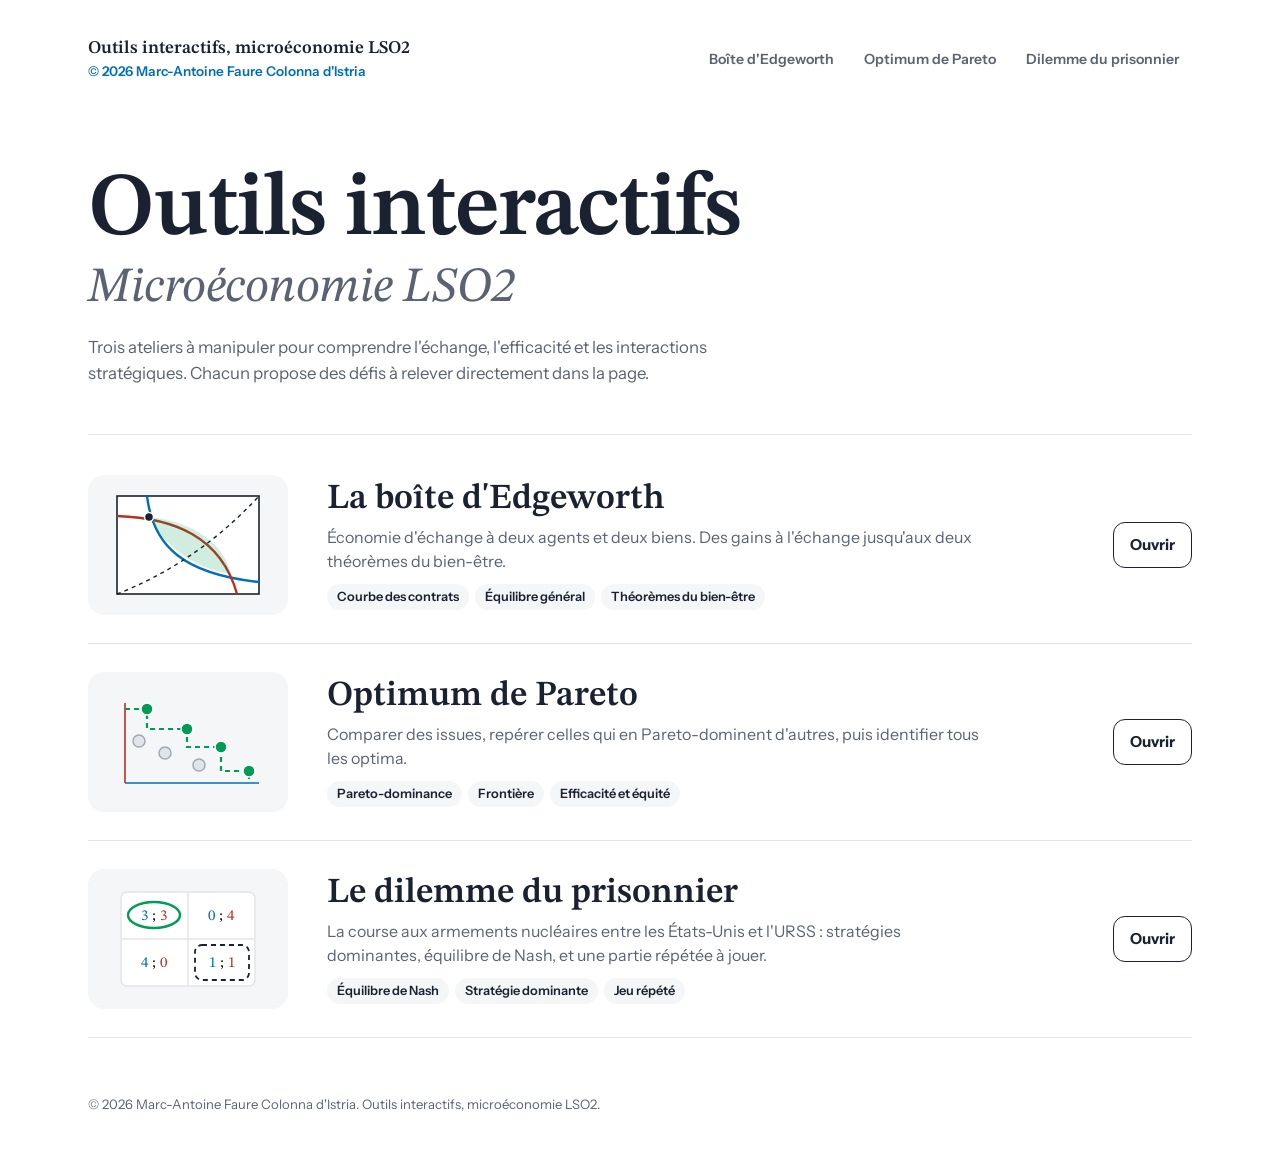
==== index.html @ 302d91bd "Add files via upload" ====
<!doctype html>
<html lang="fr">
<head>
<meta charset="utf-8">
<meta name="viewport" content="width=device-width, initial-scale=1, viewport-fit=cover">
<title>Outils interactifs – Microéconomie LSO2</title>
<meta name="author" content="Marc-Antoine Faure Colonna d'Istria">
<link rel="preconnect" href="https://fonts.googleapis.com">
<link rel="preconnect" href="https://fonts.gstatic.com" crossorigin>
<link href="https://fonts.googleapis.com/css2?family=Instrument+Sans:wght@400;500;600;700&family=STIX+Two+Text:ital,wght@0,400;0,600;1,400;1,600&display=swap" rel="stylesheet">
<style>
:root{
  color-scheme:light;
  --navy:#006EB8; --navy-soft:#E8F1F9; --brick:#B6321C; --brick-soft:#F9ECE9;
  --forest:#009B55; --forest-soft:#E6F5ED;
  --ink:#1A2130; --muted:#5B6372; --faint:#A3A9B3; --line:#E2E5EA; --soft:#F5F6F8; --paper:#fff;
  --serif:'STIX Two Text','Cambria Math','Times New Roman',serif;
  --sans:'Instrument Sans',system-ui,-apple-system,'Segoe UI',Roboto,sans-serif;
  box-sizing:border-box; padding-top:env(safe-area-inset-top,0px); padding-bottom:env(safe-area-inset-bottom,0px);
}
html{scroll-padding-top:env(safe-area-inset-top,0px);background:#fff}
*,*::before,*::after{box-sizing:inherit}
body{margin:0;background:var(--paper);color:var(--ink);font-family:var(--sans);font-size:16px;line-height:1.55;-webkit-font-smoothing:antialiased}
.wrap{max-width:1180px;margin:0 auto;padding:clamp(16px,3vw,40px)}
:focus-visible{outline:3px solid var(--navy);outline-offset:3px}
.site{display:flex;flex-wrap:wrap;justify-content:space-between;align-items:center;gap:12px 24px;margin-bottom:30px}
.site .home{text-decoration:none;color:var(--ink);display:flex;flex-direction:column;gap:1px}
.site .home b{font-family:var(--serif);font-weight:600;font-size:1.12rem;line-height:1.2}
.site .home span{font-size:.84rem;font-weight:600;color:var(--navy)}
.site .home:hover b{text-decoration:underline;text-underline-offset:3px}
.site .links{display:flex;gap:4px;flex-wrap:wrap}
.site .links a{padding:7px 13px;border-radius:99px;text-decoration:none;color:var(--muted);font-weight:600;font-size:.88rem;transition:background .2s,color .2s}
.site .links a:hover{background:var(--soft);color:var(--ink)}
.site .links a[aria-current="page"]{background:var(--ink);color:#fff}

.hero{padding:clamp(20px,5vw,56px) 0 clamp(28px,5vw,48px);border-bottom:1px solid var(--line);margin-bottom:12px}
.hero h1{font-family:var(--serif);font-weight:600;font-size:clamp(2.8rem,7.5vw,5.6rem);line-height:.95;letter-spacing:-.02em;margin:0}
.hero h1 span{display:block;color:var(--muted);font-weight:400;font-style:italic;font-size:.55em;letter-spacing:-.01em;margin-top:.25em}
.hero p{max-width:58ch;color:var(--muted);margin:22px 0 0;font-size:1.05rem}
.tools{list-style:none;margin:0;padding:0}
.tool a{display:grid;grid-template-columns:200px minmax(0,1fr) auto;gap:clamp(16px,3vw,40px);align-items:center;padding:28px 0;border-bottom:1px solid var(--line);text-decoration:none;color:inherit}
.tool .ill{width:200px;height:140px;border-radius:16px;background:var(--soft);display:grid;place-items:center;transition:background .25s}
.tool .ill svg{width:170px;height:118px}
.tool h2{font-family:var(--serif);font-weight:600;font-size:clamp(1.6rem,3vw,2.2rem);line-height:1.1;margin:0 0 6px}
.tool p{margin:0;color:var(--muted);max-width:60ch}
.tool .tags{display:flex;flex-wrap:wrap;gap:6px;margin-top:10px}
.tool .tags span{font-size:.8rem;font-weight:600;padding:3px 10px;border-radius:99px;background:var(--soft);color:var(--ink)}
.tool .go{font-weight:700;font-size:.95rem;padding:10px 16px;border-radius:12px;border:1.5px solid var(--ink);white-space:nowrap;transition:background .2s,color .2s}
.tool a:hover .go,.tool a:focus-visible .go{background:var(--ink);color:#fff}
.tool a:hover .ill{background:#EEF1F5}
.tool a:hover h2{text-decoration:underline;text-decoration-thickness:1.5px;text-underline-offset:4px}
footer{margin-top:40px;padding-top:16px;font-size:.82rem;color:var(--muted)}
@media (max-width:760px){
  .tool a{grid-template-columns:1fr;gap:14px}
  .tool .ill{width:100%}
  .tool .go{justify-self:start}
}
</style>
</head>
<body>
<div class="wrap">
  <nav class="site" aria-label="Outils">
    <a class="home" href="index.html"><b>Outils interactifs, microéconomie LSO2</b><span>© 2026 Marc-Antoine Faure Colonna d'Istria</span></a>
    <div class="links"><a href="edgeworth.html">Boîte d'Edgeworth</a><a href="pareto.html">Optimum de Pareto</a><a href="dilemme-prisonnier.html">Dilemme du prisonnier</a></div>
  </nav>
  <section class="hero">
    <h1>Outils interactifs<span>Microéconomie LSO2</span></h1>
    <p>Trois ateliers à manipuler pour comprendre l'échange, l'efficacité et les interactions stratégiques. Chacun propose des défis à relever directement dans la page.</p>
  </section>

  <ul class="tools">
    <li class="tool"><a href="edgeworth.html">
      <div class="ill" aria-hidden="true"><svg viewBox="0 0 170 118">
        <rect x="14" y="10" width="142" height="98" fill="#fff" stroke="#1A2130" stroke-width="1.6"/>
        <path d="M44 10 C 50 60, 80 88, 156 96" fill="none" stroke="#006EB8" stroke-width="2.4"/>
        <path d="M14 30 C 70 32, 118 50, 134 108" fill="none" stroke="#B6321C" stroke-width="2.4"/>
        <path d="M46 31 C 90 36, 120 56, 128 88 C 96 84, 62 62, 46 31Z" fill="#009B55" fill-opacity=".18"/>
        <path d="M14 108 C 60 90, 110 60, 156 10" fill="none" stroke="#1A2130" stroke-width="1.4" stroke-dasharray="4 4"/>
        <circle cx="46" cy="31" r="4.5" fill="#1A2130" stroke="#fff" stroke-width="1.5"/>
      </svg></div>
      <div>
        <h2>La boîte d'Edgeworth</h2>
        <p>Économie d'échange à deux agents et deux biens. Des gains à l'échange jusqu'aux deux théorèmes du bien-être.</p>
        <div class="tags"><span>Courbe des contrats</span><span>Équilibre général</span><span>Théorèmes du bien-être</span></div>
      </div>
      <span class="go">Ouvrir</span>
    </a></li>

    <li class="tool"><a href="pareto.html">
      <div class="ill" aria-hidden="true"><svg viewBox="0 0 170 118">
        <path d="M22 100 V20" stroke="#B6321C" stroke-width="1.6"/><path d="M22 100 H156" stroke="#006EB8" stroke-width="1.6"/>
        <path d="M22 26 H44 V46 H84 V64 H118 V88 H146 V100" fill="none" stroke="#009B55" stroke-width="2.2" stroke-dasharray="5 4"/>
        <g fill="#009B55" stroke="#fff" stroke-width="1.5"><circle cx="44" cy="26" r="6"/><circle cx="84" cy="46" r="6"/><circle cx="118" cy="64" r="6"/><circle cx="146" cy="88" r="6"/></g>
        <g fill="#E1E4E9" stroke="#A3A9B3" stroke-width="1.5"><circle cx="62" cy="70" r="6"/><circle cx="96" cy="82" r="6"/><circle cx="36" cy="58" r="6"/></g>
      </svg></div>
      <div>
        <h2>Optimum de Pareto</h2>
        <p>Comparer des issues, repérer celles qui en Pareto-dominent d'autres, puis identifier tous les optima.</p>
        <div class="tags"><span>Pareto-dominance</span><span>Frontière</span><span>Efficacité et équité</span></div>
      </div>
      <span class="go">Ouvrir</span>
    </a></li>

    <li class="tool"><a href="dilemme-prisonnier.html">
      <div class="ill" aria-hidden="true"><svg viewBox="0 0 170 118">
        <rect x="18" y="12" width="134" height="94" rx="6" fill="#fff" stroke="#E2E5EA" stroke-width="1.5"/>
        <path d="M85 12 V106 M18 59 H152" stroke="#E2E5EA" stroke-width="1.5"/>
        <ellipse cx="51" cy="35" rx="26" ry="13" fill="none" stroke="#009B55" stroke-width="2.4"/>
        <rect x="92" y="65" width="54" height="35" rx="7" fill="none" stroke="#1A2130" stroke-width="1.8" stroke-dasharray="5 4"/>
        <g style="font-family:'STIX Two Text',serif" font-size="15" text-anchor="middle">
          <text x="51" y="40"><tspan fill="#006EB8">3</tspan> ; <tspan fill="#B6321C">3</tspan></text>
          <text x="118" y="40"><tspan fill="#006EB8">0</tspan> ; <tspan fill="#B6321C">4</tspan></text>
          <text x="51" y="87"><tspan fill="#006EB8">4</tspan> ; <tspan fill="#B6321C">0</tspan></text>
          <text x="119" y="87"><tspan fill="#006EB8">1</tspan> ; <tspan fill="#B6321C">1</tspan></text>
        </g>
      </svg></div>
      <div>
        <h2>Le dilemme du prisonnier</h2>
        <p>La course aux armements nucléaires entre les États-Unis et l'URSS : stratégies dominantes, équilibre de Nash, et une partie répétée à jouer.</p>
        <div class="tags"><span>Équilibre de Nash</span><span>Stratégie dominante</span><span>Jeu répété</span></div>
      </div>
      <span class="go">Ouvrir</span>
    </a></li>
  </ul>

  <footer>© 2026 Marc-Antoine Faure Colonna d'Istria. Outils interactifs, microéconomie LSO2.</footer>
</div>
</body>
</html>
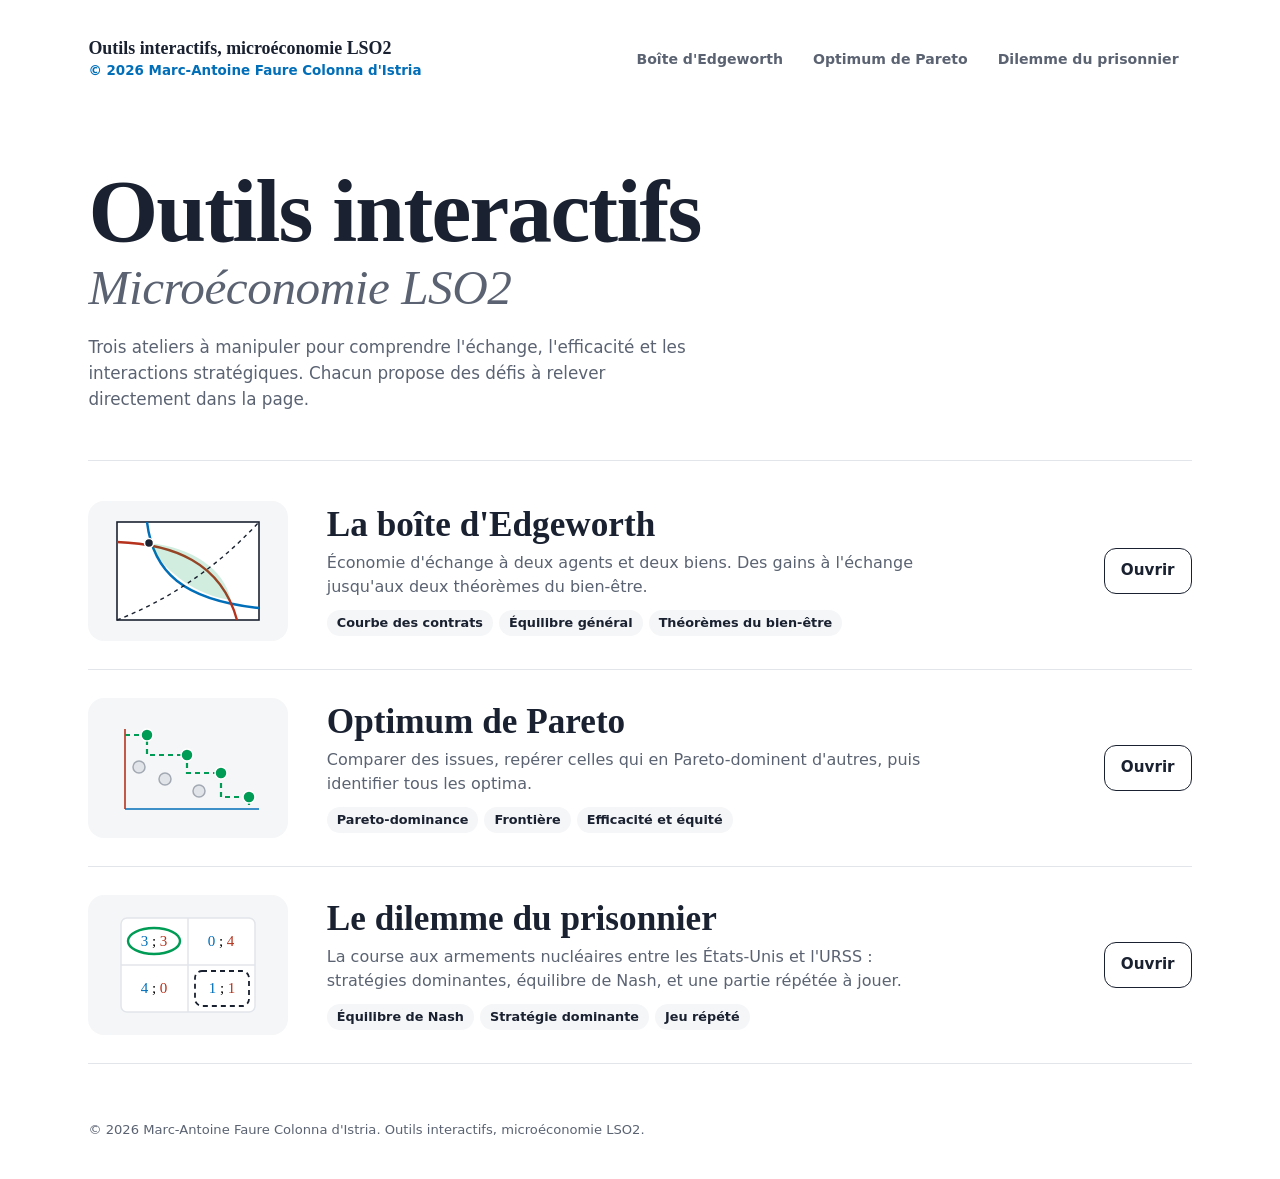
==== commit 42d87569: "Add files via upload" ====
--- a/index.html
+++ b/index.html
@@ -5,10 +5,15 @@
 <meta name="viewport" content="width=device-width, initial-scale=1, viewport-fit=cover">
 <title>Outils interactifs – Microéconomie LSO2</title>
 <meta name="author" content="Marc-Antoine Faure Colonna d'Istria">
-<link rel="preconnect" href="https://fonts.googleapis.com">
-<link rel="preconnect" href="https://fonts.gstatic.com" crossorigin>
-<link href="https://fonts.googleapis.com/css2?family=Instrument+Sans:wght@400;500;600;700&family=STIX+Two+Text:ital,wght@0,400;0,600;1,400;1,600&display=swap" rel="stylesheet">
 <style>
+@font-face{font-family:'Instrument Sans';src:url('fonts/InstrumentSans-Regular.ttf') format('truetype');font-weight:400;font-style:normal;font-display:swap}
+@font-face{font-family:'Instrument Sans';src:url('fonts/InstrumentSans-Italic.ttf') format('truetype');font-weight:400;font-style:italic;font-display:swap}
+@font-face{font-family:'Instrument Sans';src:url('fonts/InstrumentSans-Bold.ttf') format('truetype');font-weight:700;font-style:normal;font-display:swap}
+@font-face{font-family:'Instrument Sans';src:url('fonts/InstrumentSans-BoldItalic.ttf') format('truetype');font-weight:700;font-style:italic;font-display:swap}
+@font-face{font-family:'STIX Two Text';src:url('fonts/STIXTwoText-Regular.ttf') format('truetype');font-weight:400;font-style:normal;font-display:swap}
+@font-face{font-family:'STIX Two Text';src:url('fonts/STIXTwoText-Italic.ttf') format('truetype');font-weight:400;font-style:italic;font-display:swap}
+@font-face{font-family:'STIX Two Text';src:url('fonts/STIXTwoText-SemiBold.ttf') format('truetype');font-weight:600;font-style:normal;font-display:swap}
+@font-face{font-family:'STIX Two Text';src:url('fonts/STIXTwoText-SemiBoldItalic.ttf') format('truetype');font-weight:600;font-style:italic;font-display:swap}
 :root{
   color-scheme:light;
   --navy:#006EB8; --navy-soft:#E8F1F9; --brick:#B6321C; --brick-soft:#F9ECE9;
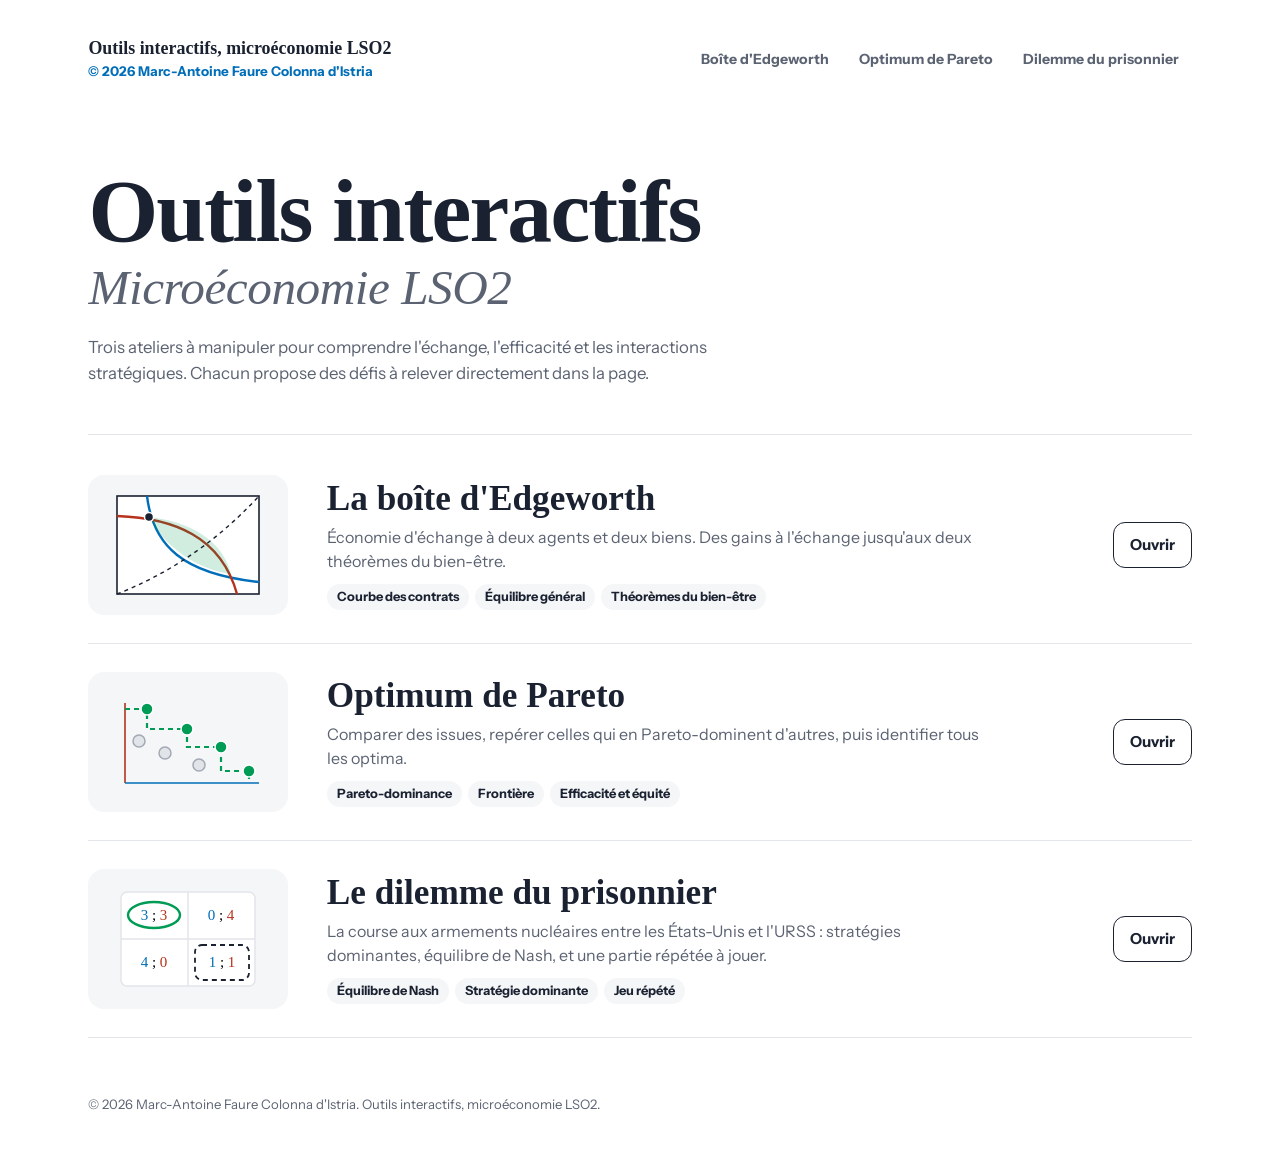
==== commit 00d8afef: "Add files via upload" ====
--- a/index.html
+++ b/index.html
@@ -6,14 +6,14 @@
 <title>Outils interactifs – Microéconomie LSO2</title>
 <meta name="author" content="Marc-Antoine Faure Colonna d'Istria">
 <style>
-@font-face{font-family:'Instrument Sans';src:url('fonts/InstrumentSans-Regular.ttf') format('truetype');font-weight:400;font-style:normal;font-display:swap}
-@font-face{font-family:'Instrument Sans';src:url('fonts/InstrumentSans-Italic.ttf') format('truetype');font-weight:400;font-style:italic;font-display:swap}
-@font-face{font-family:'Instrument Sans';src:url('fonts/InstrumentSans-Bold.ttf') format('truetype');font-weight:700;font-style:normal;font-display:swap}
-@font-face{font-family:'Instrument Sans';src:url('fonts/InstrumentSans-BoldItalic.ttf') format('truetype');font-weight:700;font-style:italic;font-display:swap}
-@font-face{font-family:'STIX Two Text';src:url('fonts/STIXTwoText-Regular.ttf') format('truetype');font-weight:400;font-style:normal;font-display:swap}
-@font-face{font-family:'STIX Two Text';src:url('fonts/STIXTwoText-Italic.ttf') format('truetype');font-weight:400;font-style:italic;font-display:swap}
-@font-face{font-family:'STIX Two Text';src:url('fonts/STIXTwoText-SemiBold.ttf') format('truetype');font-weight:600;font-style:normal;font-display:swap}
-@font-face{font-family:'STIX Two Text';src:url('fonts/STIXTwoText-SemiBoldItalic.ttf') format('truetype');font-weight:600;font-style:italic;font-display:swap}
+@font-face{font-family:'Instrument Sans';src:url('InstrumentSans-Regular.ttf') format('truetype');font-weight:400;font-style:normal;font-display:swap}
+@font-face{font-family:'Instrument Sans';src:url('InstrumentSans-Italic.ttf') format('truetype');font-weight:400;font-style:italic;font-display:swap}
+@font-face{font-family:'Instrument Sans';src:url('InstrumentSans-Bold.ttf') format('truetype');font-weight:700;font-style:normal;font-display:swap}
+@font-face{font-family:'Instrument Sans';src:url('InstrumentSans-BoldItalic.ttf') format('truetype');font-weight:700;font-style:italic;font-display:swap}
+@font-face{font-family:'STIX Two Text';src:url('STIXTwoText-Regular.ttf') format('truetype');font-weight:400;font-style:normal;font-display:swap}
+@font-face{font-family:'STIX Two Text';src:url('STIXTwoText-Italic.ttf') format('truetype');font-weight:400;font-style:italic;font-display:swap}
+@font-face{font-family:'STIX Two Text';src:url('STIXTwoText-SemiBold.ttf') format('truetype');font-weight:600;font-style:normal;font-display:swap}
+@font-face{font-family:'STIX Two Text';src:url('STIXTwoText-SemiBoldItalic.ttf') format('truetype');font-weight:600;font-style:italic;font-display:swap}
 :root{
   color-scheme:light;
   --navy:#006EB8; --navy-soft:#E8F1F9; --brick:#B6321C; --brick-soft:#F9ECE9;
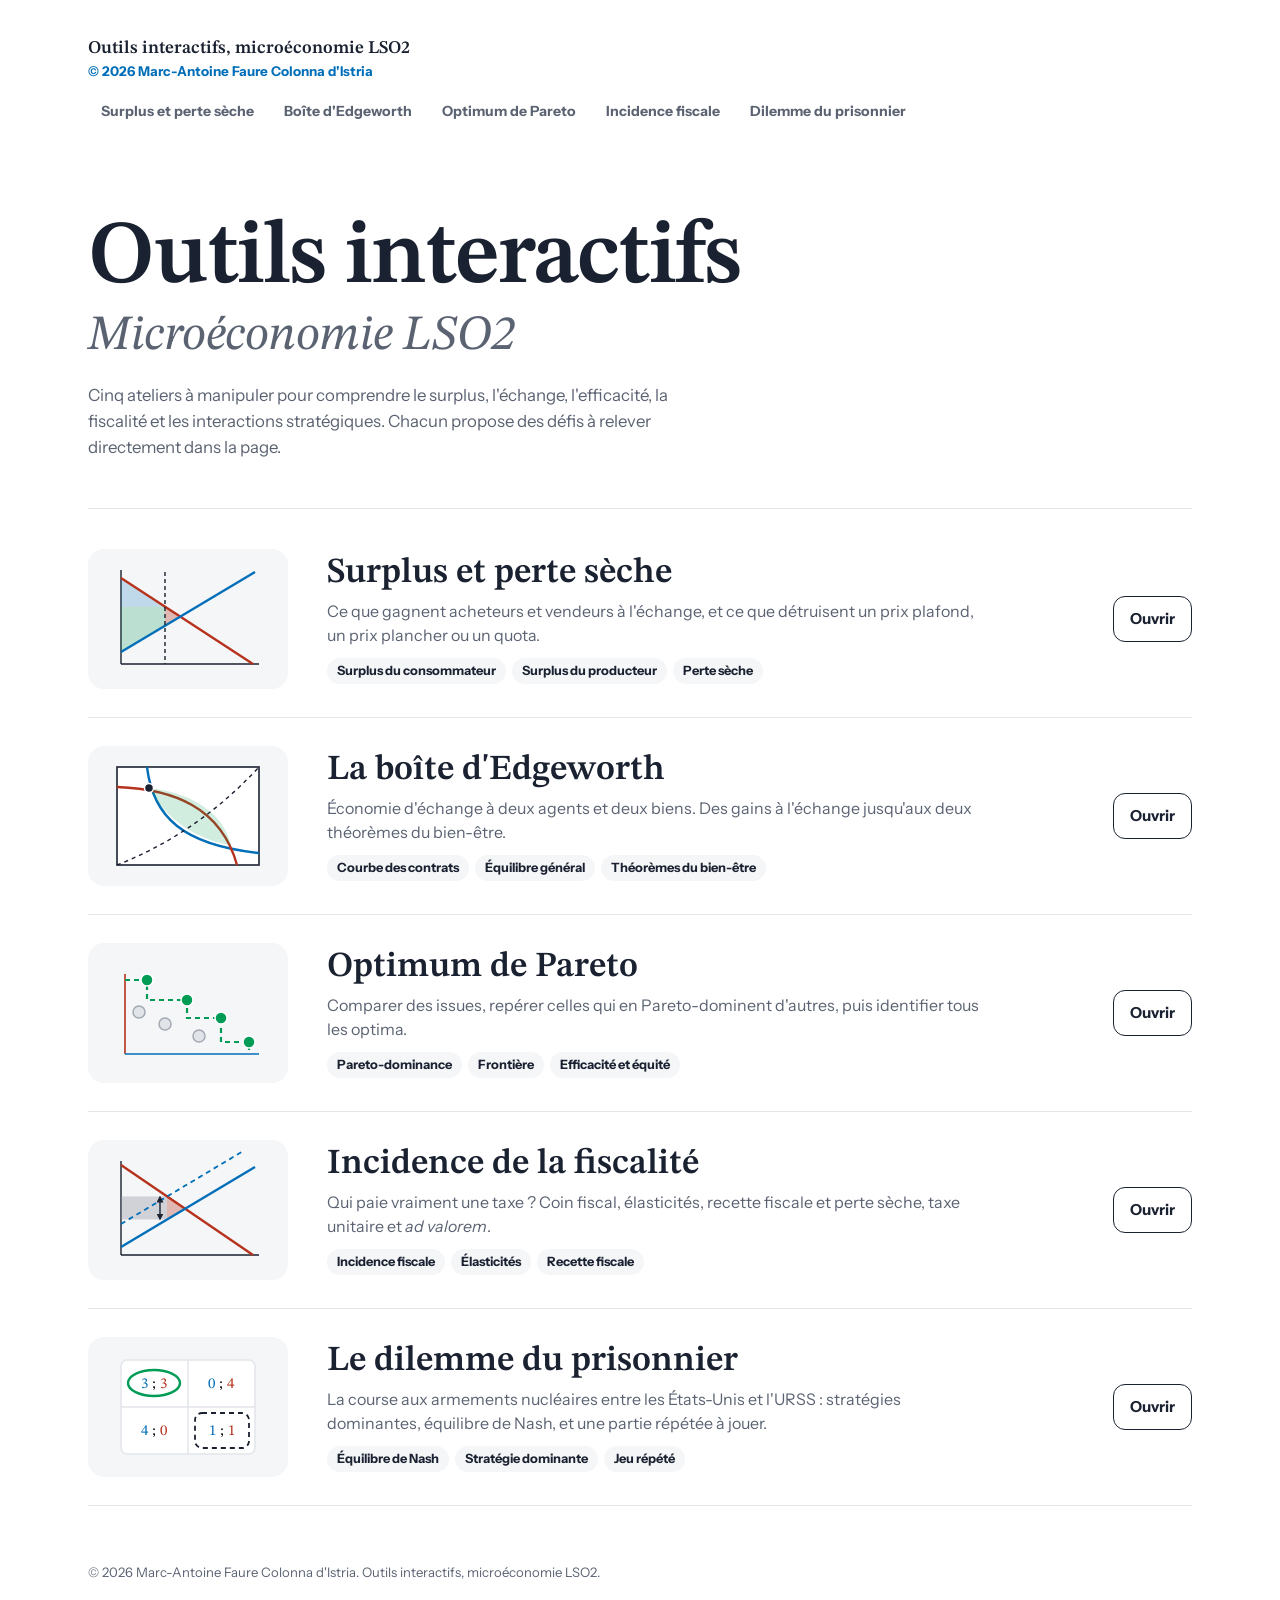
==== commit ea0aed68: "Add files via upload" ====
--- a/index.html
+++ b/index.html
@@ -66,14 +66,32 @@
 <div class="wrap">
   <nav class="site" aria-label="Outils">
     <a class="home" href="index.html"><b>Outils interactifs, microéconomie LSO2</b><span>© 2026 Marc-Antoine Faure Colonna d'Istria</span></a>
-    <div class="links"><a href="edgeworth.html">Boîte d'Edgeworth</a><a href="pareto.html">Optimum de Pareto</a><a href="dilemme-prisonnier.html">Dilemme du prisonnier</a></div>
+    <div class="links"><a href="surplus.html">Surplus et perte sèche</a><a href="edgeworth.html">Boîte d'Edgeworth</a><a href="pareto.html">Optimum de Pareto</a><a href="fiscalite.html">Incidence fiscale</a><a href="dilemme-prisonnier.html">Dilemme du prisonnier</a></div>
   </nav>
   <section class="hero">
     <h1>Outils interactifs<span>Microéconomie LSO2</span></h1>
-    <p>Trois ateliers à manipuler pour comprendre l'échange, l'efficacité et les interactions stratégiques. Chacun propose des défis à relever directement dans la page.</p>
+    <p>Cinq ateliers à manipuler pour comprendre le surplus, l'échange, l'efficacité, la fiscalité et les interactions stratégiques. Chacun propose des défis à relever directement dans la page.</p>
   </section>
 
   <ul class="tools">
+    <li class="tool"><a href="surplus.html">
+      <div class="ill" aria-hidden="true"><svg viewBox="0 0 170 118">
+        <path d="M18 104 H156 M18 104 V10" stroke="#1A2130" stroke-width="1.4"/>
+        <path d="M18 18 L62 46.7 L18 46.7Z" fill="#006EB8" fill-opacity=".22"/>
+        <path d="M18 46.7 L62 46.7 L62 65.7 L18 92Z" fill="#009B55" fill-opacity=".24"/>
+        <path d="M62 46.7 L77 56.6 L62 65.7Z" fill="#B6321C" fill-opacity=".32"/>
+        <path d="M18 18 L150 104" stroke="#B6321C" stroke-width="2.4"/>
+        <path d="M18 92 L152 12" stroke="#006EB8" stroke-width="2.4"/>
+        <path d="M62 12 V104" stroke="#1A2130" stroke-width="1.4" stroke-dasharray="4 3"/>
+      </svg></div>
+      <div>
+        <h2>Surplus et perte sèche</h2>
+        <p>Ce que gagnent acheteurs et vendeurs à l'échange, et ce que détruisent un prix plafond, un prix plancher ou un quota.</p>
+        <div class="tags"><span>Surplus du consommateur</span><span>Surplus du producteur</span><span>Perte sèche</span></div>
+      </div>
+      <span class="go">Ouvrir</span>
+    </a></li>
+
     <li class="tool"><a href="edgeworth.html">
       <div class="ill" aria-hidden="true"><svg viewBox="0 0 170 118">
         <rect x="14" y="10" width="142" height="98" fill="#fff" stroke="#1A2130" stroke-width="1.6"/>
@@ -106,6 +124,25 @@
       <span class="go">Ouvrir</span>
     </a></li>
 
+    <li class="tool"><a href="fiscalite.html">
+      <div class="ill" aria-hidden="true"><svg viewBox="0 0 170 118">
+        <path d="M18 104 H156 M18 104 V10" stroke="#1A2130" stroke-width="1.4"/>
+        <rect x="18" y="45.4" width="46" height="23.1" fill="#8A909B" fill-opacity=".35"/>
+        <path d="M64 45.4 L82 57.7 L64 68.5Z" fill="#B6321C" fill-opacity=".32"/>
+        <path d="M18 14 L150 104" stroke="#B6321C" stroke-width="2.4"/>
+        <path d="M18 96 L152 16" stroke="#006EB8" stroke-width="2.4"/>
+        <path d="M18 73 L150 -5.8" stroke="#006EB8" stroke-width="1.8" stroke-dasharray="5 4"/>
+        <path d="M57 48 V66" stroke="#1A2130" stroke-width="1.4" marker-start="url(#a)" marker-end="url(#a)"/>
+        <defs><marker id="a" viewBox="0 0 10 10" refX="5" refY="5" markerWidth="5" markerHeight="5" orient="auto-start-reverse"><path d="M0 0L10 5L0 10Z" fill="#1A2130"/></marker></defs>
+      </svg></div>
+      <div>
+        <h2>Incidence de la fiscalité</h2>
+        <p>Qui paie vraiment une taxe ? Coin fiscal, élasticités, recette fiscale et perte sèche, taxe unitaire et <i>ad valorem</i>.</p>
+        <div class="tags"><span>Incidence fiscale</span><span>Élasticités</span><span>Recette fiscale</span></div>
+      </div>
+      <span class="go">Ouvrir</span>
+    </a></li>
+
     <li class="tool"><a href="dilemme-prisonnier.html">
       <div class="ill" aria-hidden="true"><svg viewBox="0 0 170 118">
         <rect x="18" y="12" width="134" height="94" rx="6" fill="#fff" stroke="#E2E5EA" stroke-width="1.5"/>
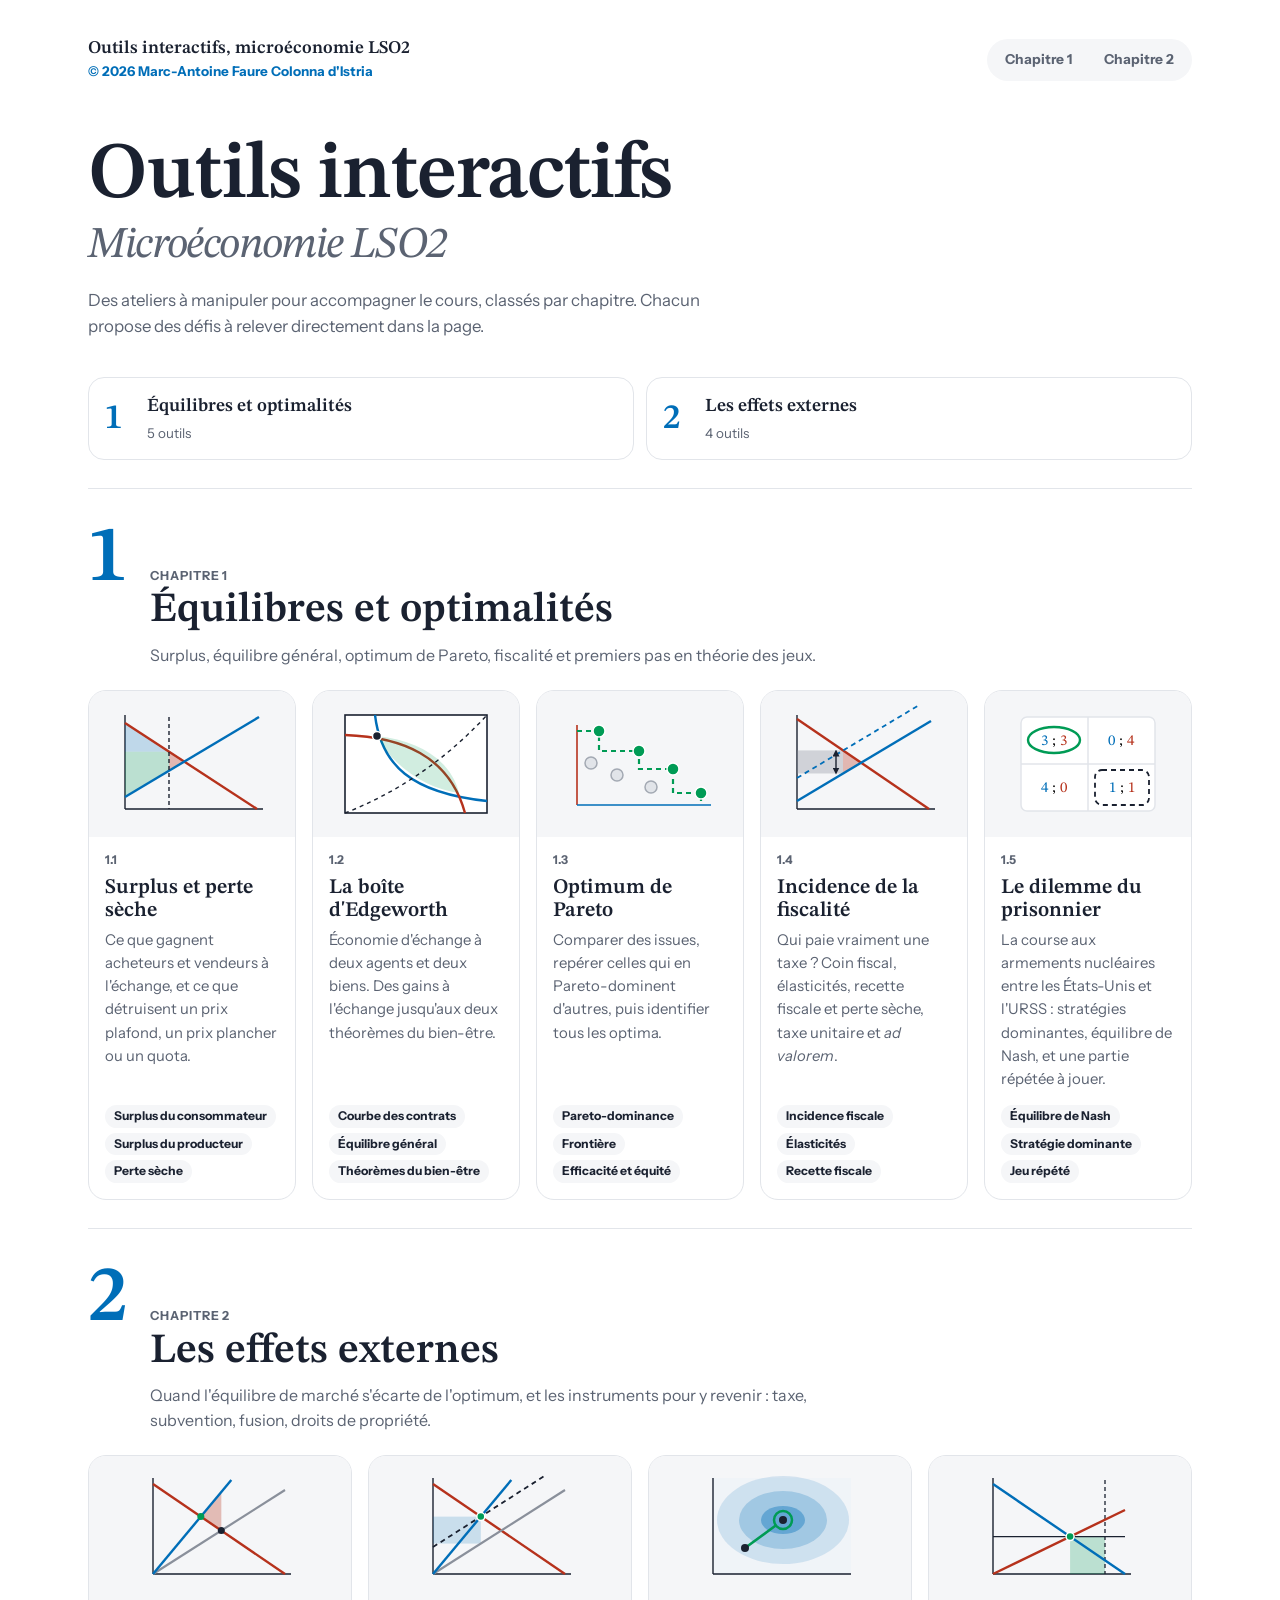
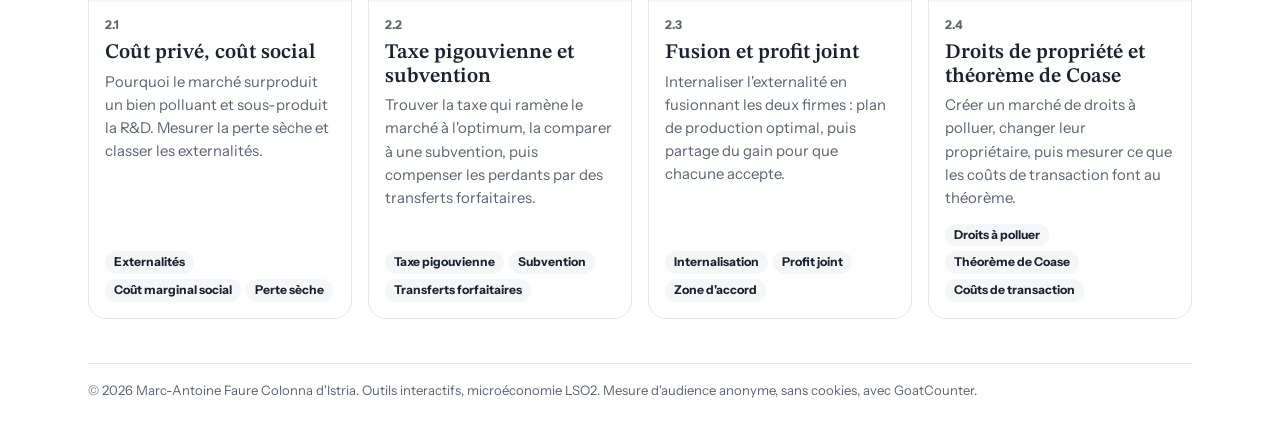
==== commit 64a09877: "Add files via upload" ====
--- a/index.html
+++ b/index.html
@@ -17,7 +17,7 @@
 :root{
   color-scheme:light;
   --navy:#006EB8; --navy-soft:#E8F1F9; --brick:#B6321C; --brick-soft:#F9ECE9;
-  --forest:#009B55; --forest-soft:#E6F5ED;
+  --forest:#009B55; --forest-soft:#E6F5ED; --forest-ink:#00703D;
   --ink:#1A2130; --muted:#5B6372; --faint:#A3A9B3; --line:#E2E5EA; --soft:#F5F6F8; --paper:#fff;
   --serif:'STIX Two Text','Cambria Math','Times New Roman',serif;
   --sans:'Instrument Sans',system-ui,-apple-system,'Segoe UI',Roboto,sans-serif;
@@ -25,57 +25,79 @@
 }
 html{scroll-padding-top:env(safe-area-inset-top,0px);background:#fff}
 *,*::before,*::after{box-sizing:inherit}
+[hidden]{display:none!important}
 body{margin:0;background:var(--paper);color:var(--ink);font-family:var(--sans);font-size:16px;line-height:1.55;-webkit-font-smoothing:antialiased}
 .wrap{max-width:1180px;margin:0 auto;padding:clamp(16px,3vw,40px)}
-:focus-visible{outline:3px solid var(--navy);outline-offset:3px}
-.site{display:flex;flex-wrap:wrap;justify-content:space-between;align-items:center;gap:12px 24px;margin-bottom:30px}
+:focus-visible{outline:3px solid var(--navy);outline-offset:2px}
+.m{font-family:var(--serif);font-style:italic;font-size:1.07em;white-space:nowrap}
+.m sub,.m sup{font-size:.72em}
+.site{display:flex;flex-wrap:wrap;justify-content:space-between;align-items:center;gap:12px 24px;margin-bottom:12px}
 .site .home{text-decoration:none;color:var(--ink);display:flex;flex-direction:column;gap:1px}
 .site .home b{font-family:var(--serif);font-weight:600;font-size:1.12rem;line-height:1.2}
 .site .home span{font-size:.84rem;font-weight:600;color:var(--navy)}
 .site .home:hover b{text-decoration:underline;text-underline-offset:3px}
-.site .links{display:flex;gap:4px;flex-wrap:wrap}
-.site .links a{padding:7px 13px;border-radius:99px;text-decoration:none;color:var(--muted);font-weight:600;font-size:.88rem;transition:background .2s,color .2s}
-.site .links a:hover{background:var(--soft);color:var(--ink)}
-.site .links a[aria-current="page"]{background:var(--ink);color:#fff}
+.site .chs{display:flex;gap:4px;padding:4px;background:var(--soft);border-radius:99px}
+.site .chs a{padding:6px 14px;border-radius:99px;text-decoration:none;color:var(--muted);font-weight:700;font-size:.86rem;white-space:nowrap}
+.site .chs a:hover{color:var(--ink)}
+.site .chs a[aria-current="true"]{background:#fff;color:var(--ink);box-shadow:0 1px 3px rgba(26,33,48,.12)}
+.sub{display:flex;flex-wrap:wrap;align-items:center;gap:4px;margin-bottom:26px}
+.sub .chl{font-size:.76rem;font-weight:700;letter-spacing:.06em;text-transform:uppercase;color:var(--muted);margin-right:8px}
+.sub a{padding:6px 12px;border-radius:99px;text-decoration:none;color:var(--muted);font-weight:600;font-size:.86rem;transition:background .2s,color .2s}
+.sub a:hover{background:var(--soft);color:var(--ink)}
+.sub a[aria-current="page"]{background:var(--ink);color:#fff}
+.pager{display:grid;grid-template-columns:1fr 1fr;gap:12px;margin-top:44px}
+.pager a{display:block;border:1px solid var(--line);border-radius:16px;padding:12px 16px;text-decoration:none;color:var(--ink);transition:border-color .2s}
+.pager a:hover{border-color:var(--ink)}
+.pager a small{display:block;font-size:.78rem;font-weight:700;color:var(--muted)}
+.pager a b{font-family:var(--serif);font-weight:600;font-size:1.08rem}
+.pager a.next{text-align:right;grid-column:2}
 
-.hero{padding:clamp(20px,5vw,56px) 0 clamp(28px,5vw,48px);border-bottom:1px solid var(--line);margin-bottom:12px}
-.hero h1{font-family:var(--serif);font-weight:600;font-size:clamp(2.8rem,7.5vw,5.6rem);line-height:.95;letter-spacing:-.02em;margin:0}
-.hero h1 span{display:block;color:var(--muted);font-weight:400;font-style:italic;font-size:.55em;letter-spacing:-.01em;margin-top:.25em}
-.hero p{max-width:58ch;color:var(--muted);margin:22px 0 0;font-size:1.05rem}
-.tools{list-style:none;margin:0;padding:0}
-.tool a{display:grid;grid-template-columns:200px minmax(0,1fr) auto;gap:clamp(16px,3vw,40px);align-items:center;padding:28px 0;border-bottom:1px solid var(--line);text-decoration:none;color:inherit}
-.tool .ill{width:200px;height:140px;border-radius:16px;background:var(--soft);display:grid;place-items:center;transition:background .25s}
+.hero{padding:clamp(16px,4vw,44px) 0 clamp(18px,3vw,30px)}
+.hero h1{font-family:var(--serif);font-weight:600;font-size:clamp(2.6rem,7vw,5rem);line-height:.95;letter-spacing:-.02em;margin:0}
+.hero h1 span{display:block;color:var(--muted);font-weight:400;font-style:italic;font-size:.55em;margin-top:.25em}
+.hero p{max-width:60ch;color:var(--muted);margin:20px 0 0;font-size:1.05rem}
+.toc{display:grid;grid-template-columns:1fr 1fr;gap:12px;margin:8px 0 10px}
+.toc a{display:flex;gap:14px;align-items:center;border:1px solid var(--line);border-radius:16px;padding:14px 16px;text-decoration:none;color:var(--ink);transition:border-color .2s}
+.toc a:hover{border-color:var(--ink)}
+.toc .n{font-family:var(--serif);font-weight:600;font-size:2.2rem;line-height:1;color:var(--navy);min-width:28px}
+.toc b{font-family:var(--serif);font-weight:600;font-size:1.15rem;display:block}
+.toc small{color:var(--muted);font-size:.84rem}
+.chap{padding-top:36px;margin-top:28px;border-top:1px solid var(--line);scroll-margin-top:12px}
+.chap header{display:grid;grid-template-columns:auto 1fr;gap:4px 22px;align-items:baseline;margin-bottom:22px}
+.chap .num{font-family:var(--serif);font-weight:600;font-size:clamp(3.4rem,7vw,5rem);line-height:.85;color:var(--navy);grid-row:span 2}
+.chap .k{font-size:.78rem;font-weight:700;letter-spacing:.07em;text-transform:uppercase;color:var(--muted)}
+.chap h2{font-family:var(--serif);font-weight:600;font-size:clamp(1.8rem,3.6vw,2.6rem);line-height:1.05;margin:0}
+.chap header p{grid-column:2;margin:6px 0 0;color:var(--muted);max-width:64ch}
+.tools{list-style:none;margin:0;padding:0;display:grid;grid-template-columns:repeat(auto-fit,minmax(190px,1fr));gap:16px}
+.tool a{display:flex;flex-direction:column;height:100%;border:1px solid var(--line);border-radius:18px;overflow:hidden;text-decoration:none;color:inherit;transition:border-color .2s,transform .2s}
+.tool a:hover{border-color:var(--ink);transform:translateY(-2px)}
+.tool .ill{background:var(--soft);display:grid;place-items:center;padding:14px 0}
 .tool .ill svg{width:170px;height:118px}
-.tool h2{font-family:var(--serif);font-weight:600;font-size:clamp(1.6rem,3vw,2.2rem);line-height:1.1;margin:0 0 6px}
-.tool p{margin:0;color:var(--muted);max-width:60ch}
-.tool .tags{display:flex;flex-wrap:wrap;gap:6px;margin-top:10px}
-.tool .tags span{font-size:.8rem;font-weight:600;padding:3px 10px;border-radius:99px;background:var(--soft);color:var(--ink)}
-.tool .go{font-weight:700;font-size:.95rem;padding:10px 16px;border-radius:12px;border:1.5px solid var(--ink);white-space:nowrap;transition:background .2s,color .2s}
-.tool a:hover .go,.tool a:focus-visible .go{background:var(--ink);color:#fff}
-.tool a:hover .ill{background:#EEF1F5}
-.tool a:hover h2{text-decoration:underline;text-decoration-thickness:1.5px;text-underline-offset:4px}
-footer{margin-top:40px;padding-top:16px;font-size:.82rem;color:var(--muted)}
-@media (max-width:760px){
-  .tool a{grid-template-columns:1fr;gap:14px}
-  .tool .ill{width:100%}
-  .tool .go{justify-self:start}
-}
+.tool .body{padding:14px 16px 16px;display:flex;flex-direction:column;gap:6px;flex:1}
+.tool .idx{font-size:.76rem;font-weight:700;color:var(--muted)}
+.tool h2{font-family:var(--serif);font-weight:600;font-size:1.3rem;line-height:1.15;margin:0}
+.tool p{margin:0;color:var(--muted);font-size:.93rem}
+.tool .tags{display:flex;flex-wrap:wrap;gap:5px;margin-top:auto;padding-top:8px}
+.tool .tags span{font-size:.76rem;font-weight:600;padding:2px 9px;border-radius:99px;background:var(--soft)}
+footer{margin-top:44px;padding-top:16px;border-top:1px solid var(--line);font-size:.82rem;color:var(--muted)}
+@media (prefers-reduced-motion:reduce){.tool a{transition:none}.tool a:hover{transform:none}}
+@media (max-width:640px){.toc{grid-template-columns:1fr}}
 </style>
 </head>
 <body>
 <div class="wrap">
-  <nav class="site" aria-label="Outils">
+  <nav class="site" aria-label="Site">
     <a class="home" href="index.html"><b>Outils interactifs, microéconomie LSO2</b><span>© 2026 Marc-Antoine Faure Colonna d'Istria</span></a>
-    <div class="links"><a href="surplus.html">Surplus et perte sèche</a><a href="edgeworth.html">Boîte d'Edgeworth</a><a href="pareto.html">Optimum de Pareto</a><a href="fiscalite.html">Incidence fiscale</a><a href="dilemme-prisonnier.html">Dilemme du prisonnier</a></div>
+    <div class="chs"><a href="index.html#ch1">Chapitre 1</a><a href="index.html#ch2">Chapitre 2</a></div>
   </nav>
   <section class="hero">
     <h1>Outils interactifs<span>Microéconomie LSO2</span></h1>
-    <p>Cinq ateliers à manipuler pour comprendre le surplus, l'échange, l'efficacité, la fiscalité et les interactions stratégiques. Chacun propose des défis à relever directement dans la page.</p>
+    <p>Des ateliers à manipuler pour accompagner le cours, classés par chapitre. Chacun propose des défis à relever directement dans la page.</p>
   </section>
-
-  <ul class="tools">
-    <li class="tool"><a href="surplus.html">
-      <div class="ill" aria-hidden="true"><svg viewBox="0 0 170 118">
+  <div class="toc"><a href="#ch1"><span class="n">1</span><span><b>Équilibres et optimalités</b><small>5 outils</small></span></a><a href="#ch2"><span class="n">2</span><span><b>Les effets externes</b><small>4 outils</small></span></a></div>
+  <section class="chap" id="ch1">
+    <header><span class="num">1</span><span class="k">Chapitre 1</span><h2>Équilibres et optimalités</h2><p>Surplus, équilibre général, optimum de Pareto, fiscalité et premiers pas en théorie des jeux.</p></header>
+    <ul class="tools"><li class="tool"><a href="surplus.html"><div class="ill" aria-hidden="true"><svg viewBox="0 0 170 118">
         <path d="M18 104 H156 M18 104 V10" stroke="#1A2130" stroke-width="1.4"/>
         <path d="M18 18 L62 46.7 L18 46.7Z" fill="#006EB8" fill-opacity=".22"/>
         <path d="M18 46.7 L62 46.7 L62 65.7 L18 92Z" fill="#009B55" fill-opacity=".24"/>
@@ -83,49 +105,28 @@
         <path d="M18 18 L150 104" stroke="#B6321C" stroke-width="2.4"/>
         <path d="M18 92 L152 12" stroke="#006EB8" stroke-width="2.4"/>
         <path d="M62 12 V104" stroke="#1A2130" stroke-width="1.4" stroke-dasharray="4 3"/>
-      </svg></div>
-      <div>
-        <h2>Surplus et perte sèche</h2>
+      </svg></div><div class="body"><span class="idx">1.1</span><h2>Surplus et perte sèche</h2>
         <p>Ce que gagnent acheteurs et vendeurs à l'échange, et ce que détruisent un prix plafond, un prix plancher ou un quota.</p>
-        <div class="tags"><span>Surplus du consommateur</span><span>Surplus du producteur</span><span>Perte sèche</span></div>
-      </div>
-      <span class="go">Ouvrir</span>
-    </a></li>
-
-    <li class="tool"><a href="edgeworth.html">
-      <div class="ill" aria-hidden="true"><svg viewBox="0 0 170 118">
+        <div class="tags"><span>Surplus du consommateur</span><span>Surplus du producteur</span><span>Perte sèche</span></div></div></a></li>
+<li class="tool"><a href="edgeworth.html"><div class="ill" aria-hidden="true"><svg viewBox="0 0 170 118">
         <rect x="14" y="10" width="142" height="98" fill="#fff" stroke="#1A2130" stroke-width="1.6"/>
         <path d="M44 10 C 50 60, 80 88, 156 96" fill="none" stroke="#006EB8" stroke-width="2.4"/>
         <path d="M14 30 C 70 32, 118 50, 134 108" fill="none" stroke="#B6321C" stroke-width="2.4"/>
         <path d="M46 31 C 90 36, 120 56, 128 88 C 96 84, 62 62, 46 31Z" fill="#009B55" fill-opacity=".18"/>
         <path d="M14 108 C 60 90, 110 60, 156 10" fill="none" stroke="#1A2130" stroke-width="1.4" stroke-dasharray="4 4"/>
         <circle cx="46" cy="31" r="4.5" fill="#1A2130" stroke="#fff" stroke-width="1.5"/>
-      </svg></div>
-      <div>
-        <h2>La boîte d'Edgeworth</h2>
+      </svg></div><div class="body"><span class="idx">1.2</span><h2>La boîte d'Edgeworth</h2>
         <p>Économie d'échange à deux agents et deux biens. Des gains à l'échange jusqu'aux deux théorèmes du bien-être.</p>
-        <div class="tags"><span>Courbe des contrats</span><span>Équilibre général</span><span>Théorèmes du bien-être</span></div>
-      </div>
-      <span class="go">Ouvrir</span>
-    </a></li>
-
-    <li class="tool"><a href="pareto.html">
-      <div class="ill" aria-hidden="true"><svg viewBox="0 0 170 118">
+        <div class="tags"><span>Courbe des contrats</span><span>Équilibre général</span><span>Théorèmes du bien-être</span></div></div></a></li>
+<li class="tool"><a href="pareto.html"><div class="ill" aria-hidden="true"><svg viewBox="0 0 170 118">
         <path d="M22 100 V20" stroke="#B6321C" stroke-width="1.6"/><path d="M22 100 H156" stroke="#006EB8" stroke-width="1.6"/>
         <path d="M22 26 H44 V46 H84 V64 H118 V88 H146 V100" fill="none" stroke="#009B55" stroke-width="2.2" stroke-dasharray="5 4"/>
         <g fill="#009B55" stroke="#fff" stroke-width="1.5"><circle cx="44" cy="26" r="6"/><circle cx="84" cy="46" r="6"/><circle cx="118" cy="64" r="6"/><circle cx="146" cy="88" r="6"/></g>
         <g fill="#E1E4E9" stroke="#A3A9B3" stroke-width="1.5"><circle cx="62" cy="70" r="6"/><circle cx="96" cy="82" r="6"/><circle cx="36" cy="58" r="6"/></g>
-      </svg></div>
-      <div>
-        <h2>Optimum de Pareto</h2>
+      </svg></div><div class="body"><span class="idx">1.3</span><h2>Optimum de Pareto</h2>
         <p>Comparer des issues, repérer celles qui en Pareto-dominent d'autres, puis identifier tous les optima.</p>
-        <div class="tags"><span>Pareto-dominance</span><span>Frontière</span><span>Efficacité et équité</span></div>
-      </div>
-      <span class="go">Ouvrir</span>
-    </a></li>
-
-    <li class="tool"><a href="fiscalite.html">
-      <div class="ill" aria-hidden="true"><svg viewBox="0 0 170 118">
+        <div class="tags"><span>Pareto-dominance</span><span>Frontière</span><span>Efficacité et équité</span></div></div></a></li>
+<li class="tool"><a href="fiscalite.html"><div class="ill" aria-hidden="true"><svg viewBox="0 0 170 118">
         <path d="M18 104 H156 M18 104 V10" stroke="#1A2130" stroke-width="1.4"/>
         <rect x="18" y="45.4" width="46" height="23.1" fill="#8A909B" fill-opacity=".35"/>
         <path d="M64 45.4 L82 57.7 L64 68.5Z" fill="#B6321C" fill-opacity=".32"/>
@@ -134,17 +135,10 @@
         <path d="M18 73 L150 -5.8" stroke="#006EB8" stroke-width="1.8" stroke-dasharray="5 4"/>
         <path d="M57 48 V66" stroke="#1A2130" stroke-width="1.4" marker-start="url(#a)" marker-end="url(#a)"/>
         <defs><marker id="a" viewBox="0 0 10 10" refX="5" refY="5" markerWidth="5" markerHeight="5" orient="auto-start-reverse"><path d="M0 0L10 5L0 10Z" fill="#1A2130"/></marker></defs>
-      </svg></div>
-      <div>
-        <h2>Incidence de la fiscalité</h2>
+      </svg></div><div class="body"><span class="idx">1.4</span><h2>Incidence de la fiscalité</h2>
         <p>Qui paie vraiment une taxe ? Coin fiscal, élasticités, recette fiscale et perte sèche, taxe unitaire et <i>ad valorem</i>.</p>
-        <div class="tags"><span>Incidence fiscale</span><span>Élasticités</span><span>Recette fiscale</span></div>
-      </div>
-      <span class="go">Ouvrir</span>
-    </a></li>
-
-    <li class="tool"><a href="dilemme-prisonnier.html">
-      <div class="ill" aria-hidden="true"><svg viewBox="0 0 170 118">
+        <div class="tags"><span>Incidence fiscale</span><span>Élasticités</span><span>Recette fiscale</span></div></div></a></li>
+<li class="tool"><a href="dilemme-prisonnier.html"><div class="ill" aria-hidden="true"><svg viewBox="0 0 170 118">
         <rect x="18" y="12" width="134" height="94" rx="6" fill="#fff" stroke="#E2E5EA" stroke-width="1.5"/>
         <path d="M85 12 V106 M18 59 H152" stroke="#E2E5EA" stroke-width="1.5"/>
         <ellipse cx="51" cy="35" rx="26" ry="13" fill="none" stroke="#009B55" stroke-width="2.4"/>
@@ -155,17 +149,36 @@
           <text x="51" y="87"><tspan fill="#006EB8">4</tspan> ; <tspan fill="#B6321C">0</tspan></text>
           <text x="119" y="87"><tspan fill="#006EB8">1</tspan> ; <tspan fill="#B6321C">1</tspan></text>
         </g>
-      </svg></div>
-      <div>
-        <h2>Le dilemme du prisonnier</h2>
+      </svg></div><div class="body"><span class="idx">1.5</span><h2>Le dilemme du prisonnier</h2>
         <p>La course aux armements nucléaires entre les États-Unis et l'URSS : stratégies dominantes, équilibre de Nash, et une partie répétée à jouer.</p>
-        <div class="tags"><span>Équilibre de Nash</span><span>Stratégie dominante</span><span>Jeu répété</span></div>
-      </div>
-      <span class="go">Ouvrir</span>
-    </a></li>
-  </ul>
-
-  <footer>© 2026 Marc-Antoine Faure Colonna d'Istria. Outils interactifs, microéconomie LSO2.</footer>
+        <div class="tags"><span>Équilibre de Nash</span><span>Stratégie dominante</span><span>Jeu répété</span></div></div></a></li>
+</ul>
+  </section>
+  <section class="chap" id="ch2">
+    <header><span class="num">2</span><span class="k">Chapitre 2</span><h2>Les effets externes</h2><p>Quand l'équilibre de marché s'écarte de l'optimum, et les instruments pour y revenir : taxe, subvention, fusion, droits de propriété.</p></header>
+    <ul class="tools"><li class="tool"><a href="ch2-externalites.html"><div class="ill" aria-hidden="true"><svg viewBox="0 0 170 118"><path d="M18 104 H156 M18 104 V8" stroke="#1A2130" stroke-width="1.4"/>
+  <path d="M65.8 46.6 L86.3 22 L86.3 60.6Z" fill="#B6321C" fill-opacity=".3"/>
+  <path d="M18 14 L150 104" stroke="#B6321C" stroke-width="2.4"/><path d="M18 104 L150 20" stroke="#8A909B" stroke-width="2.2"/>
+  <path d="M18 104 L96.3 10" stroke="#006EB8" stroke-width="2.4"/><circle cx="65.8" cy="46.6" r="3.5" fill="#009B55"/><circle cx="86.3" cy="60.6" r="3.5" fill="#1A2130"/></svg></div><div class="body"><span class="idx">2.1</span><h2>Coût privé, coût social</h2><p>Pourquoi le marché surproduit un bien polluant et sous-produit la R&amp;D. Mesurer la perte sèche et classer les externalités.</p><div class="tags"><span>Externalités</span><span>Coût marginal social</span><span>Perte sèche</span></div></div></a></li>
+<li class="tool"><a href="ch2-pigou.html"><div class="ill" aria-hidden="true"><svg viewBox="0 0 170 118"><path d="M18 104 H156 M18 104 V8" stroke="#1A2130" stroke-width="1.4"/>
+  <rect x="18" y="46.6" width="47.8" height="27" fill="#006EB8" fill-opacity=".18"/>
+  <path d="M18 14 L150 104" stroke="#B6321C" stroke-width="2.4"/><path d="M18 104 L150 20" stroke="#8A909B" stroke-width="2.2"/>
+  <path d="M18 104 L96.3 10" stroke="#006EB8" stroke-width="2.4"/><path d="M18 77 L131 5" stroke="#1A2130" stroke-width="1.8" stroke-dasharray="5 4"/>
+  <circle cx="65.8" cy="46.6" r="4" fill="#009B55" stroke="#fff" stroke-width="1.5"/></svg></div><div class="body"><span class="idx">2.2</span><h2>Taxe pigouvienne et subvention</h2><p>Trouver la taxe qui ramène le marché à l'optimum, la comparer à une subvention, puis compenser les perdants par des transferts forfaitaires.</p><div class="tags"><span>Taxe pigouvienne</span><span>Subvention</span><span>Transferts forfaitaires</span></div></div></a></li>
+<li class="tool"><a href="ch2-fusion.html"><div class="ill" aria-hidden="true"><svg viewBox="0 0 170 118"><rect x="18" y="8" width="138" height="96" fill="#F0F4F8"/>
+  <ellipse cx="88" cy="50" rx="66" ry="44" fill="#006EB8" fill-opacity=".14"/><ellipse cx="88" cy="50" rx="44" ry="29" fill="#006EB8" fill-opacity=".22"/>
+  <ellipse cx="88" cy="50" rx="22" ry="14" fill="#006EB8" fill-opacity=".38"/><path d="M18 104 H156 M18 104 V8" stroke="#1A2130" stroke-width="1.4"/>
+  <circle cx="88" cy="50" r="9" fill="none" stroke="#009B55" stroke-width="2.5"/><circle cx="88" cy="50" r="4" fill="#1A2130"/>
+  <path d="M50 78 L80 56" stroke="#009B55" stroke-width="2.6" stroke-linecap="round"/><circle cx="50" cy="78" r="4" fill="#1A2130"/></svg></div><div class="body"><span class="idx">2.3</span><h2>Fusion et profit joint</h2><p>Internaliser l'externalité en fusionnant les deux firmes : plan de production optimal, puis partage du gain pour que chacune accepte.</p><div class="tags"><span>Internalisation</span><span>Profit joint</span><span>Zone d'accord</span></div></div></a></li>
+<li class="tool"><a href="ch2-coase.html"><div class="ill" aria-hidden="true"><svg viewBox="0 0 170 118"><path d="M18 104 H156 M18 104 V8" stroke="#1A2130" stroke-width="1.4"/>
+  <rect x="95.1" y="66.6" width="34.9" height="37.4" fill="#009B55" fill-opacity=".24"/>
+  <path d="M130 10 V104" stroke="#1A2130" stroke-width="1.3" stroke-dasharray="4 3"/><path d="M18 66.6 H150" stroke="#1A2130" stroke-width="1.3"/>
+  <path d="M18 14 L150 104" stroke="#006EB8" stroke-width="2.4"/><path d="M18 104 L150 40" stroke="#B6321C" stroke-width="2.4"/>
+  <circle cx="95.1" cy="66.6" r="4" fill="#009B55" stroke="#fff" stroke-width="1.5"/></svg></div><div class="body"><span class="idx">2.4</span><h2>Droits de propriété et théorème de Coase</h2><p>Créer un marché de droits à polluer, changer leur propriétaire, puis mesurer ce que les coûts de transaction font au théorème.</p><div class="tags"><span>Droits à polluer</span><span>Théorème de Coase</span><span>Coûts de transaction</span></div></div></a></li>
+</ul>
+  </section>
+  <footer>© 2026 Marc-Antoine Faure Colonna d'Istria. Outils interactifs, microéconomie LSO2. Mesure d'audience anonyme, sans cookies, avec GoatCounter.</footer>
 </div>
+<script data-goatcounter="https://micro-lso2.goatcounter.com/count" async src="https://gc.zgo.at/count.js"></script>
 </body>
 </html>
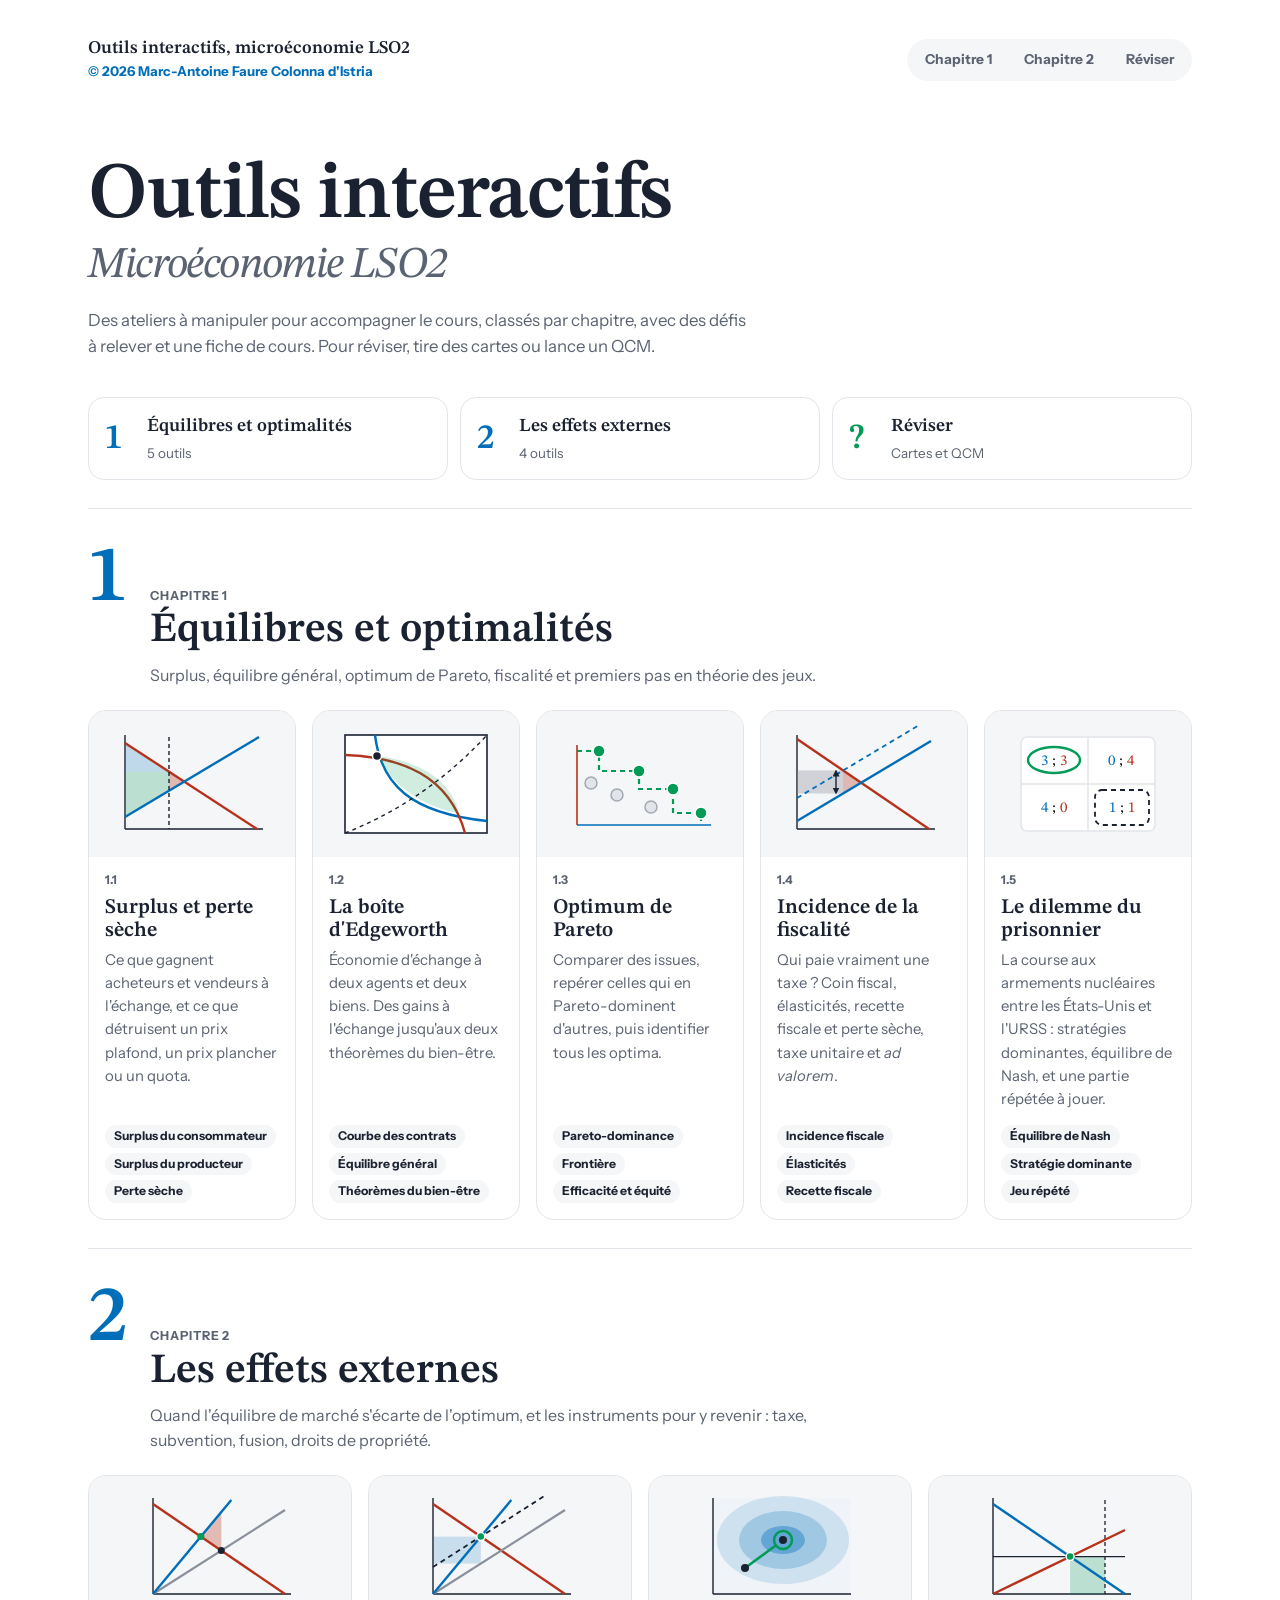
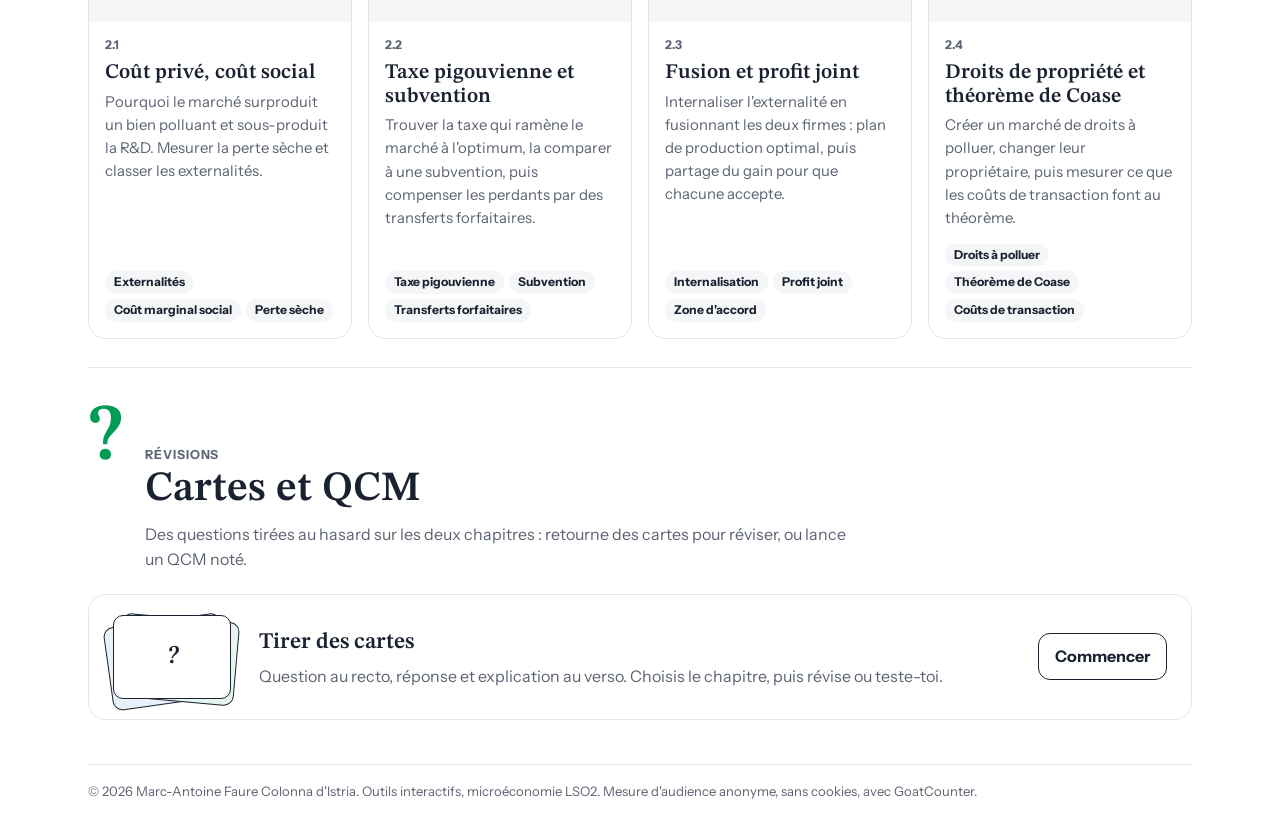
==== commit ff444120: "Add files via upload" ====
--- a/index.html
+++ b/index.html
@@ -5,58 +5,15 @@
 <meta name="viewport" content="width=device-width, initial-scale=1, viewport-fit=cover">
 <title>Outils interactifs – Microéconomie LSO2</title>
 <meta name="author" content="Marc-Antoine Faure Colonna d'Istria">
+<link rel="stylesheet" href="style.css">
+<script src="commun.js"></script>
 <style>
-@font-face{font-family:'Instrument Sans';src:url('InstrumentSans-Regular.ttf') format('truetype');font-weight:400;font-style:normal;font-display:swap}
-@font-face{font-family:'Instrument Sans';src:url('InstrumentSans-Italic.ttf') format('truetype');font-weight:400;font-style:italic;font-display:swap}
-@font-face{font-family:'Instrument Sans';src:url('InstrumentSans-Bold.ttf') format('truetype');font-weight:700;font-style:normal;font-display:swap}
-@font-face{font-family:'Instrument Sans';src:url('InstrumentSans-BoldItalic.ttf') format('truetype');font-weight:700;font-style:italic;font-display:swap}
-@font-face{font-family:'STIX Two Text';src:url('STIXTwoText-Regular.ttf') format('truetype');font-weight:400;font-style:normal;font-display:swap}
-@font-face{font-family:'STIX Two Text';src:url('STIXTwoText-Italic.ttf') format('truetype');font-weight:400;font-style:italic;font-display:swap}
-@font-face{font-family:'STIX Two Text';src:url('STIXTwoText-SemiBold.ttf') format('truetype');font-weight:600;font-style:normal;font-display:swap}
-@font-face{font-family:'STIX Two Text';src:url('STIXTwoText-SemiBoldItalic.ttf') format('truetype');font-weight:600;font-style:italic;font-display:swap}
-:root{
-  color-scheme:light;
-  --navy:#006EB8; --navy-soft:#E8F1F9; --brick:#B6321C; --brick-soft:#F9ECE9;
-  --forest:#009B55; --forest-soft:#E6F5ED; --forest-ink:#00703D;
-  --ink:#1A2130; --muted:#5B6372; --faint:#A3A9B3; --line:#E2E5EA; --soft:#F5F6F8; --paper:#fff;
-  --serif:'STIX Two Text','Cambria Math','Times New Roman',serif;
-  --sans:'Instrument Sans',system-ui,-apple-system,'Segoe UI',Roboto,sans-serif;
-  box-sizing:border-box; padding-top:env(safe-area-inset-top,0px); padding-bottom:env(safe-area-inset-bottom,0px);
-}
-html{scroll-padding-top:env(safe-area-inset-top,0px);background:#fff}
-*,*::before,*::after{box-sizing:inherit}
-[hidden]{display:none!important}
-body{margin:0;background:var(--paper);color:var(--ink);font-family:var(--sans);font-size:16px;line-height:1.55;-webkit-font-smoothing:antialiased}
-.wrap{max-width:1180px;margin:0 auto;padding:clamp(16px,3vw,40px)}
-:focus-visible{outline:3px solid var(--navy);outline-offset:2px}
-.m{font-family:var(--serif);font-style:italic;font-size:1.07em;white-space:nowrap}
-.m sub,.m sup{font-size:.72em}
-.site{display:flex;flex-wrap:wrap;justify-content:space-between;align-items:center;gap:12px 24px;margin-bottom:12px}
-.site .home{text-decoration:none;color:var(--ink);display:flex;flex-direction:column;gap:1px}
-.site .home b{font-family:var(--serif);font-weight:600;font-size:1.12rem;line-height:1.2}
-.site .home span{font-size:.84rem;font-weight:600;color:var(--navy)}
-.site .home:hover b{text-decoration:underline;text-underline-offset:3px}
-.site .chs{display:flex;gap:4px;padding:4px;background:var(--soft);border-radius:99px}
-.site .chs a{padding:6px 14px;border-radius:99px;text-decoration:none;color:var(--muted);font-weight:700;font-size:.86rem;white-space:nowrap}
-.site .chs a:hover{color:var(--ink)}
-.site .chs a[aria-current="true"]{background:#fff;color:var(--ink);box-shadow:0 1px 3px rgba(26,33,48,.12)}
-.sub{display:flex;flex-wrap:wrap;align-items:center;gap:4px;margin-bottom:26px}
-.sub .chl{font-size:.76rem;font-weight:700;letter-spacing:.06em;text-transform:uppercase;color:var(--muted);margin-right:8px}
-.sub a{padding:6px 12px;border-radius:99px;text-decoration:none;color:var(--muted);font-weight:600;font-size:.86rem;transition:background .2s,color .2s}
-.sub a:hover{background:var(--soft);color:var(--ink)}
-.sub a[aria-current="page"]{background:var(--ink);color:#fff}
-.pager{display:grid;grid-template-columns:1fr 1fr;gap:12px;margin-top:44px}
-.pager a{display:block;border:1px solid var(--line);border-radius:16px;padding:12px 16px;text-decoration:none;color:var(--ink);transition:border-color .2s}
-.pager a:hover{border-color:var(--ink)}
-.pager a small{display:block;font-size:.78rem;font-weight:700;color:var(--muted)}
-.pager a b{font-family:var(--serif);font-weight:600;font-size:1.08rem}
-.pager a.next{text-align:right;grid-column:2}
 
 .hero{padding:clamp(16px,4vw,44px) 0 clamp(18px,3vw,30px)}
 .hero h1{font-family:var(--serif);font-weight:600;font-size:clamp(2.6rem,7vw,5rem);line-height:.95;letter-spacing:-.02em;margin:0}
 .hero h1 span{display:block;color:var(--muted);font-weight:400;font-style:italic;font-size:.55em;margin-top:.25em}
 .hero p{max-width:60ch;color:var(--muted);margin:20px 0 0;font-size:1.05rem}
-.toc{display:grid;grid-template-columns:1fr 1fr;gap:12px;margin:8px 0 10px}
+.toc{display:grid;grid-template-columns:repeat(3,1fr);gap:12px;margin:8px 0 10px}
 .toc a{display:flex;gap:14px;align-items:center;border:1px solid var(--line);border-radius:16px;padding:14px 16px;text-decoration:none;color:var(--ink);transition:border-color .2s}
 .toc a:hover{border-color:var(--ink)}
 .toc .n{font-family:var(--serif);font-weight:600;font-size:2.2rem;line-height:1;color:var(--navy);min-width:28px}
@@ -81,20 +38,31 @@
 .tool .tags span{font-size:.76rem;font-weight:600;padding:2px 9px;border-radius:99px;background:var(--soft)}
 footer{margin-top:44px;padding-top:16px;border-top:1px solid var(--line);font-size:.82rem;color:var(--muted)}
 @media (prefers-reduced-motion:reduce){.tool a{transition:none}.tool a:hover{transform:none}}
-@media (max-width:640px){.toc{grid-template-columns:1fr}}
+@media (max-width:760px){.toc{grid-template-columns:1fr}}
+.toc a.rev .n{color:var(--forest)}
+.chap .num{background:none;border:0;padding:0;border-radius:0}
+.rev-card{display:grid;grid-template-columns:auto minmax(0,1fr) auto;gap:20px 28px;align-items:center;border:1px solid var(--line);border-radius:18px;padding:20px 24px;text-decoration:none;color:inherit;transition:border-color .2s}
+.rev-card:hover{border-color:var(--ink)}
+.rev-card .deck{position:relative;width:118px;height:84px}
+.rev-card .deck i{position:absolute;inset:0;border-radius:10px;border:1.5px solid var(--ink);background:#fff}
+.rev-card .deck i:nth-child(1){transform:rotate(-8deg) translate(-6px,4px);background:var(--navy-soft)}
+.rev-card .deck i:nth-child(2){transform:rotate(5deg) translate(6px,2px);background:var(--forest-soft)}
+.rev-card .deck i:nth-child(3){display:grid;place-items:center;font-family:var(--serif);font-weight:600;font-size:1.6rem}
+.rev-card h3{font-family:var(--serif);font-weight:600;font-size:1.4rem;margin:0 0 4px}
+.rev-card p{margin:0;color:var(--muted)}
+.rev-card .go{font-weight:700;padding:10px 16px;border-radius:12px;border:1.5px solid var(--ink);white-space:nowrap}
+.rev-card:hover .go{background:var(--ink);color:#fff}
+@media (max-width:700px){.rev-card{grid-template-columns:1fr}.rev-card .go{justify-self:start}}
 </style>
 </head>
 <body>
 <div class="wrap">
-  <nav class="site" aria-label="Site">
-    <a class="home" href="index.html"><b>Outils interactifs, microéconomie LSO2</b><span>© 2026 Marc-Antoine Faure Colonna d'Istria</span></a>
-    <div class="chs"><a href="index.html#ch1">Chapitre 1</a><a href="index.html#ch2">Chapitre 2</a></div>
-  </nav>
+  <div id="site-nav"></div>
   <section class="hero">
     <h1>Outils interactifs<span>Microéconomie LSO2</span></h1>
-    <p>Des ateliers à manipuler pour accompagner le cours, classés par chapitre. Chacun propose des défis à relever directement dans la page.</p>
+    <p>Des ateliers à manipuler pour accompagner le cours, classés par chapitre, avec des défis à relever et une fiche de cours. Pour réviser, tire des cartes ou lance un QCM.</p>
   </section>
-  <div class="toc"><a href="#ch1"><span class="n">1</span><span><b>Équilibres et optimalités</b><small>5 outils</small></span></a><a href="#ch2"><span class="n">2</span><span><b>Les effets externes</b><small>4 outils</small></span></a></div>
+  <div class="toc"><a href="#ch1"><span class="n">1</span><span><b>Équilibres et optimalités</b><small>5 outils</small></span></a><a href="#ch2"><span class="n">2</span><span><b>Les effets externes</b><small>4 outils</small></span></a><a href="#reviser" class="rev"><span class="n">?</span><span><b>Réviser</b><small>Cartes et QCM</small></span></a></div>
   <section class="chap" id="ch1">
     <header><span class="num">1</span><span class="k">Chapitre 1</span><h2>Équilibres et optimalités</h2><p>Surplus, équilibre général, optimum de Pareto, fiscalité et premiers pas en théorie des jeux.</p></header>
     <ul class="tools"><li class="tool"><a href="surplus.html"><div class="ill" aria-hidden="true"><svg viewBox="0 0 170 118">
@@ -177,8 +145,11 @@
   <circle cx="95.1" cy="66.6" r="4" fill="#009B55" stroke="#fff" stroke-width="1.5"/></svg></div><div class="body"><span class="idx">2.4</span><h2>Droits de propriété et théorème de Coase</h2><p>Créer un marché de droits à polluer, changer leur propriétaire, puis mesurer ce que les coûts de transaction font au théorème.</p><div class="tags"><span>Droits à polluer</span><span>Théorème de Coase</span><span>Coûts de transaction</span></div></div></a></li>
 </ul>
   </section>
+  <section class="chap" id="reviser">
+    <header><span class="num" style="color:var(--forest)">?</span><span class="k">Révisions</span><h2>Cartes et QCM</h2><p>Des questions tirées au hasard sur les deux chapitres : retourne des cartes pour réviser, ou lance un QCM noté.</p></header>
+    <a class="rev-card" href="cartes.html"><span class="deck" aria-hidden="true"><i></i><i></i><i>?</i></span><span><h3>Tirer des cartes</h3><p>Question au recto, réponse et explication au verso. Choisis le chapitre, puis révise ou teste-toi.</p></span><span class="go">Commencer</span></a>
+  </section>
   <footer>© 2026 Marc-Antoine Faure Colonna d'Istria. Outils interactifs, microéconomie LSO2. Mesure d'audience anonyme, sans cookies, avec GoatCounter.</footer>
 </div>
-<script data-goatcounter="https://micro-lso2.goatcounter.com/count" async src="https://gc.zgo.at/count.js"></script>
 </body>
 </html>
--- a/style.css
+++ b/style.css
@@ -0,0 +1,163 @@
+/* Outils interactifs, microéconomie LSO2 — © 2026 Marc-Antoine Faure Colonna d'Istria
+   Feuille de style commune à toutes les pages. */
+@font-face{font-family:'Instrument Sans';src:url('InstrumentSans-Regular.ttf') format('truetype');font-weight:400;font-style:normal;font-display:swap}
+@font-face{font-family:'Instrument Sans';src:url('InstrumentSans-Italic.ttf') format('truetype');font-weight:400;font-style:italic;font-display:swap}
+@font-face{font-family:'Instrument Sans';src:url('InstrumentSans-Bold.ttf') format('truetype');font-weight:700;font-style:normal;font-display:swap}
+@font-face{font-family:'Instrument Sans';src:url('InstrumentSans-BoldItalic.ttf') format('truetype');font-weight:700;font-style:italic;font-display:swap}
+@font-face{font-family:'STIX Two Text';src:url('STIXTwoText-Regular.ttf') format('truetype');font-weight:400;font-style:normal;font-display:swap}
+@font-face{font-family:'STIX Two Text';src:url('STIXTwoText-Italic.ttf') format('truetype');font-weight:400;font-style:italic;font-display:swap}
+@font-face{font-family:'STIX Two Text';src:url('STIXTwoText-SemiBold.ttf') format('truetype');font-weight:600;font-style:normal;font-display:swap}
+@font-face{font-family:'STIX Two Text';src:url('STIXTwoText-SemiBoldItalic.ttf') format('truetype');font-weight:600;font-style:italic;font-display:swap}
+:root{
+  color-scheme:light;
+  --navy:#006EB8; --navy-soft:#E8F1F9; --brick:#B6321C; --brick-soft:#F9ECE9;
+  --forest:#009B55; --forest-soft:#E6F5ED; --forest-ink:#00703D;
+  --ink:#1A2130; --muted:#5B6372; --faint:#A3A9B3; --line:#E2E5EA; --soft:#F5F6F8; --paper:#fff;
+  --serif:'STIX Two Text','Cambria Math','Times New Roman',serif;
+  --sans:'Instrument Sans',system-ui,-apple-system,'Segoe UI',Roboto,sans-serif;
+  box-sizing:border-box; padding-top:env(safe-area-inset-top,0px); padding-bottom:env(safe-area-inset-bottom,0px);
+}
+html{scroll-padding-top:env(safe-area-inset-top,0px);background:#fff}
+*,*::before,*::after{box-sizing:inherit}
+[hidden]{display:none!important}
+body{margin:0;background:var(--paper);color:var(--ink);font-family:var(--sans);font-size:16px;line-height:1.55;-webkit-font-smoothing:antialiased}
+.wrap{max-width:1180px;margin:0 auto;padding:clamp(16px,3vw,40px)}
+:focus-visible{outline:3px solid var(--navy);outline-offset:2px}
+.m{font-family:var(--serif);font-style:italic;font-size:1.07em;white-space:nowrap}
+.m sub,.m sup{font-size:.72em}
+.site{display:flex;flex-wrap:wrap;justify-content:space-between;align-items:center;gap:12px 24px;margin-bottom:12px}
+.site .home{text-decoration:none;color:var(--ink);display:flex;flex-direction:column;gap:1px}
+.site .home b{font-family:var(--serif);font-weight:600;font-size:1.12rem;line-height:1.2}
+.site .home span{font-size:.84rem;font-weight:600;color:var(--navy)}
+.site .home:hover b{text-decoration:underline;text-underline-offset:3px}
+.site .chs{display:flex;gap:4px;padding:4px;background:var(--soft);border-radius:99px}
+.site .chs a{padding:6px 14px;border-radius:99px;text-decoration:none;color:var(--muted);font-weight:700;font-size:.86rem;white-space:nowrap}
+.site .chs a:hover{color:var(--ink)}
+.site .chs a[aria-current="true"]{background:#fff;color:var(--ink);box-shadow:0 1px 3px rgba(26,33,48,.12)}
+.subnav{display:flex;flex-wrap:wrap;align-items:center;gap:4px;margin-bottom:26px}
+.subnav .chl{font-size:.76rem;font-weight:700;letter-spacing:.06em;text-transform:uppercase;color:var(--muted);margin-right:8px}
+.subnav a{padding:6px 12px;border-radius:99px;text-decoration:none;color:var(--muted);font-weight:600;font-size:.86rem;transition:background .2s,color .2s}
+.subnav a:hover{background:var(--soft);color:var(--ink)}
+.subnav a[aria-current="page"]{background:var(--ink);color:#fff}
+.pager{display:grid;grid-template-columns:1fr 1fr;gap:12px;margin-top:44px}
+.pager a{display:block;border:1px solid var(--line);border-radius:16px;padding:12px 16px;text-decoration:none;color:var(--ink);transition:border-color .2s}
+.pager a:hover{border-color:var(--ink)}
+.pager a small{display:block;font-size:.78rem;font-weight:700;color:var(--muted)}
+.pager a b{font-family:var(--serif);font-weight:600;font-size:1.08rem}
+.pager a.next{text-align:right;grid-column:2}
+header.top>div:first-child{flex:1 1 440px;min-width:0}
+header.top{display:flex;flex-wrap:wrap;justify-content:space-between;align-items:flex-end;gap:16px 32px;padding-bottom:22px;border-bottom:1px solid var(--line);margin-bottom:28px}
+h1{font-family:var(--serif);font-weight:600;font-size:clamp(2.2rem,4.6vw,3.4rem);line-height:1.02;letter-spacing:-.015em;margin:0 0 12px}
+h2{font-family:var(--serif);font-weight:600;font-size:clamp(1.5rem,2.6vw,2rem);line-height:1.15;margin:0 0 6px}
+h3{font-family:var(--serif);font-weight:600;font-size:1.2rem;margin:18px 0 6px}
+.lede{max-width:64ch;color:var(--muted);margin:0;font-size:1.03rem}
+.intro{color:var(--muted);margin:0 0 20px;max-width:68ch}
+.side{display:flex;flex-direction:column;gap:6px;align-items:flex-end}
+.fn{font-family:var(--serif);font-size:1.05rem;padding:5px 13px;border-radius:99px;background:var(--soft)}
+.fn.d{background:var(--brick-soft)}.fn.o{background:var(--navy-soft)}
+.score{display:flex;align-items:center;gap:10px;font-size:.9rem;color:var(--muted)}
+.dots{display:flex;gap:5px}
+.dots i{width:12px;height:12px;border-radius:50%;border:1.5px solid var(--faint)}
+.dots i.on{background:var(--forest);border-color:var(--forest)}
+section.block{margin-bottom:56px}
+.stage{display:grid;grid-template-columns:minmax(0,1.3fr) minmax(320px,1fr);gap:clamp(20px,3vw,40px);align-items:start}
+.stick{position:sticky;top:20px;display:grid;gap:12px}
+.card{border:1px solid var(--line);border-radius:20px;padding:8px 8px 12px;background:#fff}
+.card.pad{padding:20px}
+svg.ch{display:block;width:100%;height:auto;user-select:none;touch-action:none}
+svg.ch text{font-family:var(--sans);font-size:13px}
+svg.ch .gl{stroke:#EEF0F3}
+svg.ch .lbl{font-family:var(--serif);font-style:italic;font-weight:600;font-size:17px;paint-order:stroke;stroke:#fff;stroke-width:4px;stroke-linejoin:round}
+svg.ch .tag{font-weight:700;font-size:12.5px;paint-order:stroke;stroke:#fff;stroke-width:4px;stroke-linejoin:round}
+.legend{display:flex;flex-wrap:wrap;gap:6px 16px;padding:8px 14px 0;font-size:.82rem;color:var(--muted)}
+.legend span{display:inline-flex;align-items:center;gap:7px}
+.legend i{width:16px;height:12px;border-radius:3px;display:inline-block}
+.legend i.ln{height:0;border-top:2.5px solid;border-radius:0;width:20px}
+.legend i.dash{border-top-style:dashed}
+.cap{font-size:.86rem;color:var(--muted);padding:6px 14px 0;margin:0}
+.insp{padding:10px 14px 2px;font-size:.93rem;min-height:70px}
+.insp .k{font-size:.78rem;font-weight:700;color:var(--muted);display:block;margin-bottom:2px}
+.seg{display:grid;grid-auto-flow:column;grid-auto-columns:1fr;gap:4px;padding:4px;background:var(--soft);border-radius:14px;margin-bottom:12px}
+.seg button{appearance:none;border:none;background:transparent;border-radius:10px;padding:9px 6px;font:inherit;font-size:.87rem;font-weight:700;color:var(--muted);cursor:pointer}
+.seg button[aria-pressed="true"]{background:#fff;color:var(--ink);box-shadow:0 1px 3px rgba(26,33,48,.12)}
+.ctl{margin:12px 0}
+.ctl label{display:flex;justify-content:space-between;gap:10px;font-size:.92rem}
+.ctl label b{font-family:var(--serif);font-size:1.2rem}
+.ctl small{display:block;color:var(--muted);font-size:.8rem}
+input[type=range]{width:100%;accent-color:var(--ink);margin:4px 0 0}
+.nums{display:grid;grid-template-columns:repeat(auto-fit,minmax(118px,1fr));gap:8px;margin:12px 0}
+.num{border-radius:12px;padding:8px 11px;background:var(--soft);border-left:4px solid var(--faint)}
+.num .h{font-size:.77rem;font-weight:700;color:var(--muted)}
+.num .v{font-family:var(--serif);font-size:1.3rem;line-height:1.15}
+.num.navy{border-left-color:var(--navy)}.num.brick{border-left-color:var(--brick)}.num.forest{border-left-color:var(--forest)}.num.ink{border-left-color:var(--ink)}
+.note{font-size:.92rem;padding:11px 13px;border-radius:12px;background:var(--soft);margin:10px 0}
+.small{font-size:.84rem;color:var(--muted)}
+.defis{margin-top:20px;display:grid;gap:10px}
+.defi{border-radius:16px;padding:14px 16px;background:var(--soft);border:1px solid var(--line);transition:background .35s,border-color .35s}
+.defi .lab{font-weight:700;font-size:.9rem;display:flex;align-items:center;gap:8px;margin-bottom:4px}
+.defi .ic{width:20px;height:20px;border-radius:50%;border:1.5px dashed var(--faint);display:grid;place-items:center;font-size:.72rem;color:#fff;flex:none}
+.defi .st{font-size:.88rem;color:var(--muted);margin-top:6px}
+.defi .fb{display:none;margin-top:8px;font-size:.93rem}
+.defi.ok{background:var(--forest-soft);border-color:#A9DCC0}
+.defi.ok .ic{border:none;background:var(--forest)}
+.defi.ok .ic::after{content:"✓"}
+.defi.ok .fb{display:block}
+.defi.ok .st{display:none}
+.row{display:flex;gap:8px;margin-top:8px;flex-wrap:wrap;align-items:center}
+.row input{font:inherit;font-family:var(--serif);font-size:1.05rem;width:120px;padding:6px 10px;border:1.5px solid var(--line);border-radius:10px;background:#fff}
+.btn{appearance:none;border:1.5px solid var(--ink);background:var(--ink);color:#fff;border-radius:11px;padding:8px 14px;font:inherit;font-size:.9rem;font-weight:600;cursor:pointer}
+.btn:hover{background:#2E3748}
+.btn.ghost{background:#fff;color:var(--ink)}
+.btn.ghost:hover{background:var(--soft)}
+.opts{display:grid;gap:8px}
+.opt{appearance:none;border:1.5px solid var(--line);background:#fff;border-radius:12px;padding:10px 14px;font:inherit;font-weight:600;text-align:left;cursor:pointer;transition:border-color .2s,background .2s}
+.opt:hover:not(:disabled){border-color:var(--ink)}
+.opt:disabled{cursor:default}
+.opt.right{border-color:var(--forest);background:var(--forest-soft);color:var(--forest-ink)}
+.opt.wrong{border-color:var(--brick);background:var(--brick-soft);color:var(--brick)}
+.fbk{margin-top:12px;padding:12px 14px;border-radius:12px;font-size:.94rem;background:var(--soft)}
+.fbk.ok{background:var(--forest-soft)}.fbk.ko{background:var(--brick-soft)}
+table.t{width:100%;border-collapse:collapse;font-size:.92rem;margin:10px 0}
+table.t th,table.t td{padding:8px 10px;border-bottom:1px solid var(--line);text-align:right}
+table.t th:first-child,table.t td:first-child{text-align:left}
+table.t th{font-size:.78rem;color:var(--muted);font-weight:700}
+table.t td.v{font-family:var(--serif);font-size:1.02rem}
+table.t tr.tot td{font-weight:700;border-top:2px solid var(--ink);border-bottom:none}
+.tw{overflow-x:auto}
+footer{margin-top:28px;padding-top:16px;border-top:1px solid var(--line);font-size:.82rem;color:var(--muted)}
+.pop{animation:pop .5s ease-out}
+@keyframes pop{40%{transform:scale(1.02)}}
+@media (prefers-reduced-motion:reduce){.pop{animation:none}}
+@media (max-width:920px){.stage{grid-template-columns:1fr}.stick{position:static}.side{align-items:flex-start}}
+/* Encadrés de fiche */
+.fiche{margin:0 0 30px;border:1px solid var(--line);border-radius:16px;background:#fff}
+.fiche>summary{list-style:none;cursor:pointer;display:flex;align-items:baseline;flex-wrap:wrap;gap:4px 12px;padding:13px 18px;font-weight:700}
+.fiche>summary::-webkit-details-marker{display:none}
+.fiche>summary::before{content:"";align-self:center;width:8px;height:8px;border-right:2px solid var(--ink);border-bottom:2px solid var(--ink);transform:rotate(-45deg);transition:transform .2s;margin-right:4px}
+.fiche[open]>summary::before{transform:rotate(45deg)}
+.fiche>summary small{font-weight:500;color:var(--muted);font-size:.86rem}
+.fiche-grid{display:grid;grid-template-columns:repeat(3,minmax(0,1fr));gap:12px;padding:0 16px 16px}
+.fbox{border:1.5px solid var(--navy);border-radius:8px;overflow:hidden;background:var(--navy-soft)}
+.fbox .ft{background:var(--navy);color:#fff;font-weight:700;font-size:.85rem;padding:5px 12px}
+.fbox .fc{padding:10px 12px;font-size:.93rem}
+.fbox .fc p{margin:0 0 7px}.fbox .fc p:last-child{margin:0}
+.fbox .fc ul{margin:0;padding-left:18px}.fbox .fc li{margin:3px 0}
+.fbox.form{border-color:var(--forest);background:var(--forest-soft)}.fbox.form .ft{background:var(--forest)}
+.fbox.warn{border-color:#A3A9B3;background:var(--soft)}.fbox.warn .ft{background:#5B6372}
+/* Exercices tirés au hasard */
+.exo .exo-head{display:flex;justify-content:space-between;align-items:center;gap:10px;margin-bottom:12px}
+.exo .exo-n{font-size:.84rem;font-weight:700;color:var(--muted)}
+.exo-enonce{margin:0 0 14px;max-width:74ch}
+.exo-enonce p{margin:0 0 8px}
+.exo-q{list-style:none;margin:0;padding:0;display:grid;gap:8px;counter-reset:q}
+.exo-q li{display:grid;grid-template-columns:26px minmax(0,1fr) 130px 22px;align-items:center;gap:10px;padding:8px 10px;border-radius:12px;background:var(--soft);counter-increment:q;transition:background .25s}
+.exo-q li::before{content:counter(q);width:24px;height:24px;border-radius:50%;border:1.5px solid var(--ink);display:grid;place-items:center;font-size:.76rem;font-weight:700}
+.exo-q input{font:inherit;font-family:var(--serif);font-size:1.05rem;width:100%;padding:6px 9px;border:1.5px solid var(--line);border-radius:9px;background:#fff;text-align:right}
+.exo-q .mk{font-weight:700;text-align:center}
+.exo-q li.ok{background:var(--forest-soft)}.exo-q li.ok input{border-color:var(--forest)}.exo-q li.ok .mk{color:var(--forest-ink)}
+.exo-q li.ko{background:var(--brick-soft)}.exo-q li.ko input{border-color:var(--brick)}.exo-q li.ko .mk{color:var(--brick)}
+.exo-sol{margin-top:14px;padding:14px 18px;border-radius:12px;border:1.5px solid var(--forest);background:#fff}
+.exo-sol h4{margin:0 0 6px;font-size:.9rem}
+.exo-sol ol{margin:0;padding-left:20px}.exo-sol li{margin:5px 0}
+@media (max-width:880px){.fiche-grid{grid-template-columns:1fr}}
+@media (max-width:560px){.exo-q li{grid-template-columns:24px minmax(0,1fr) 92px 18px;gap:7px}}
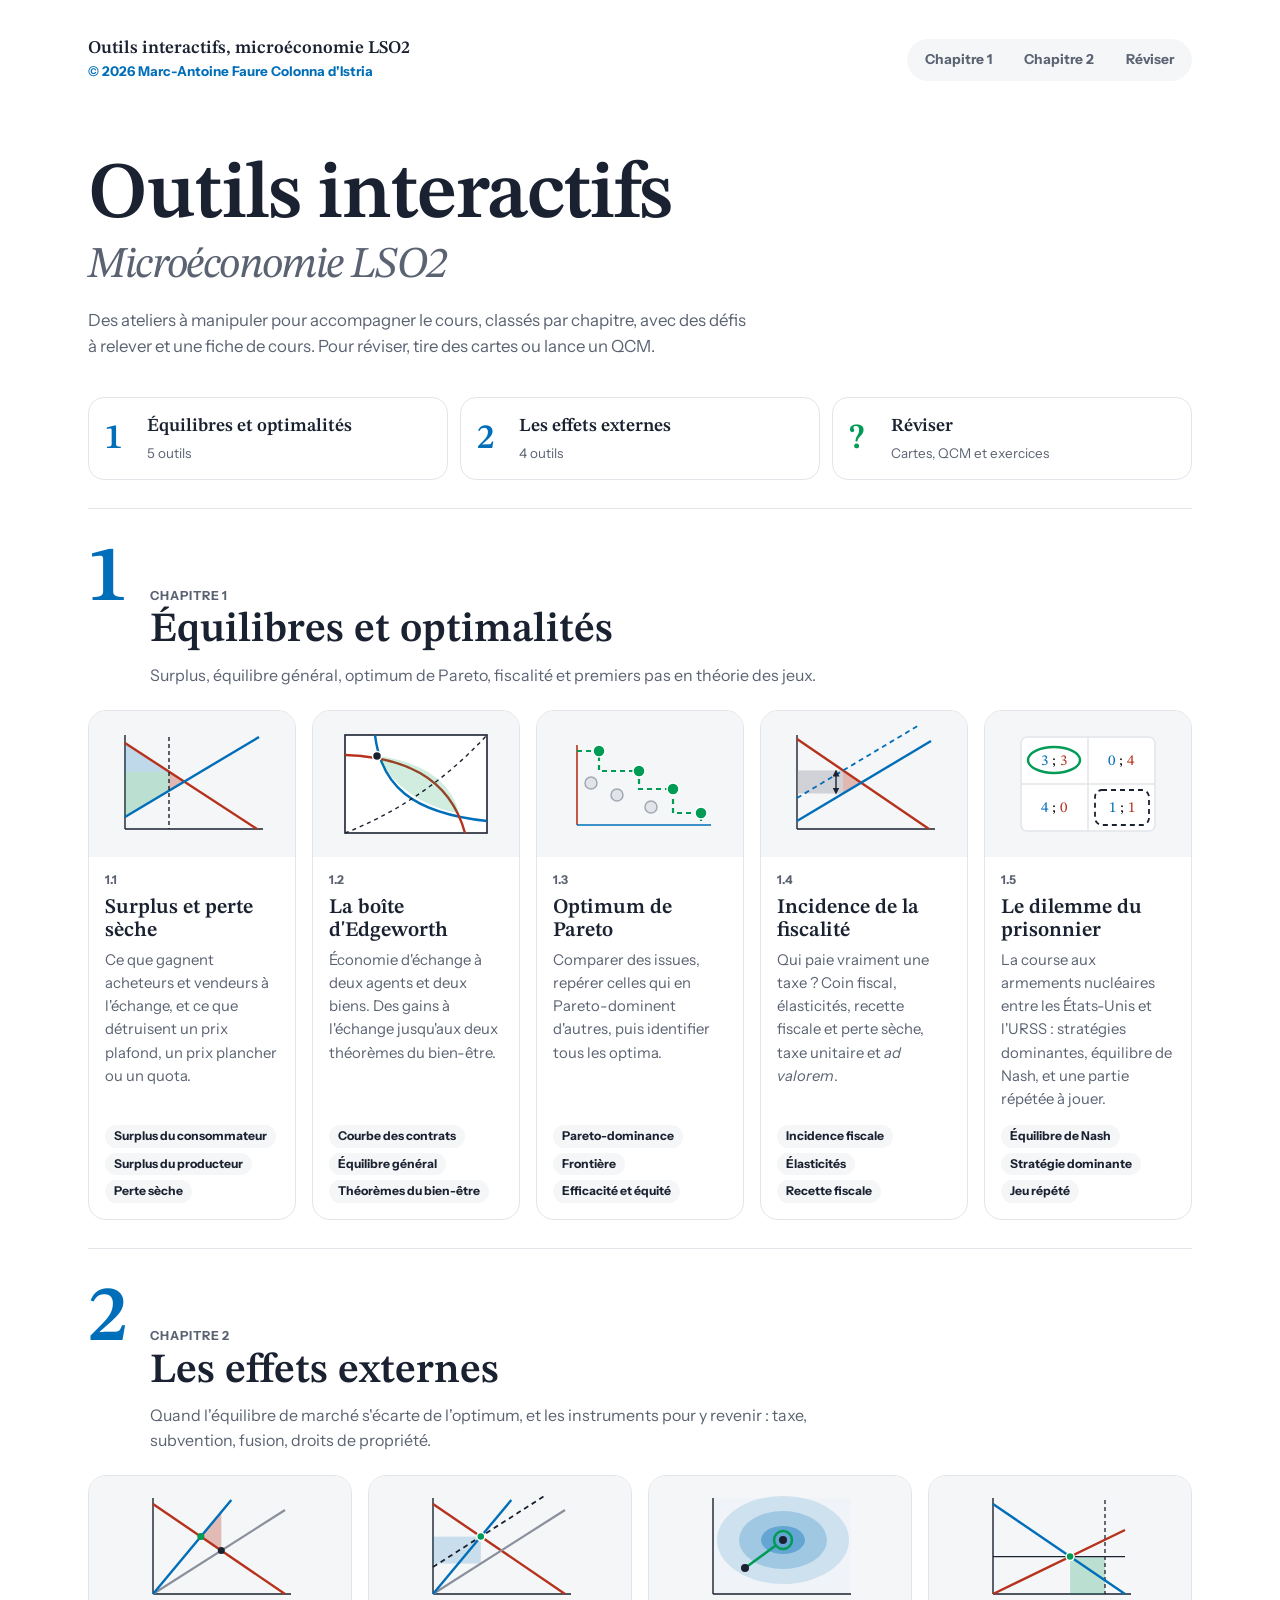
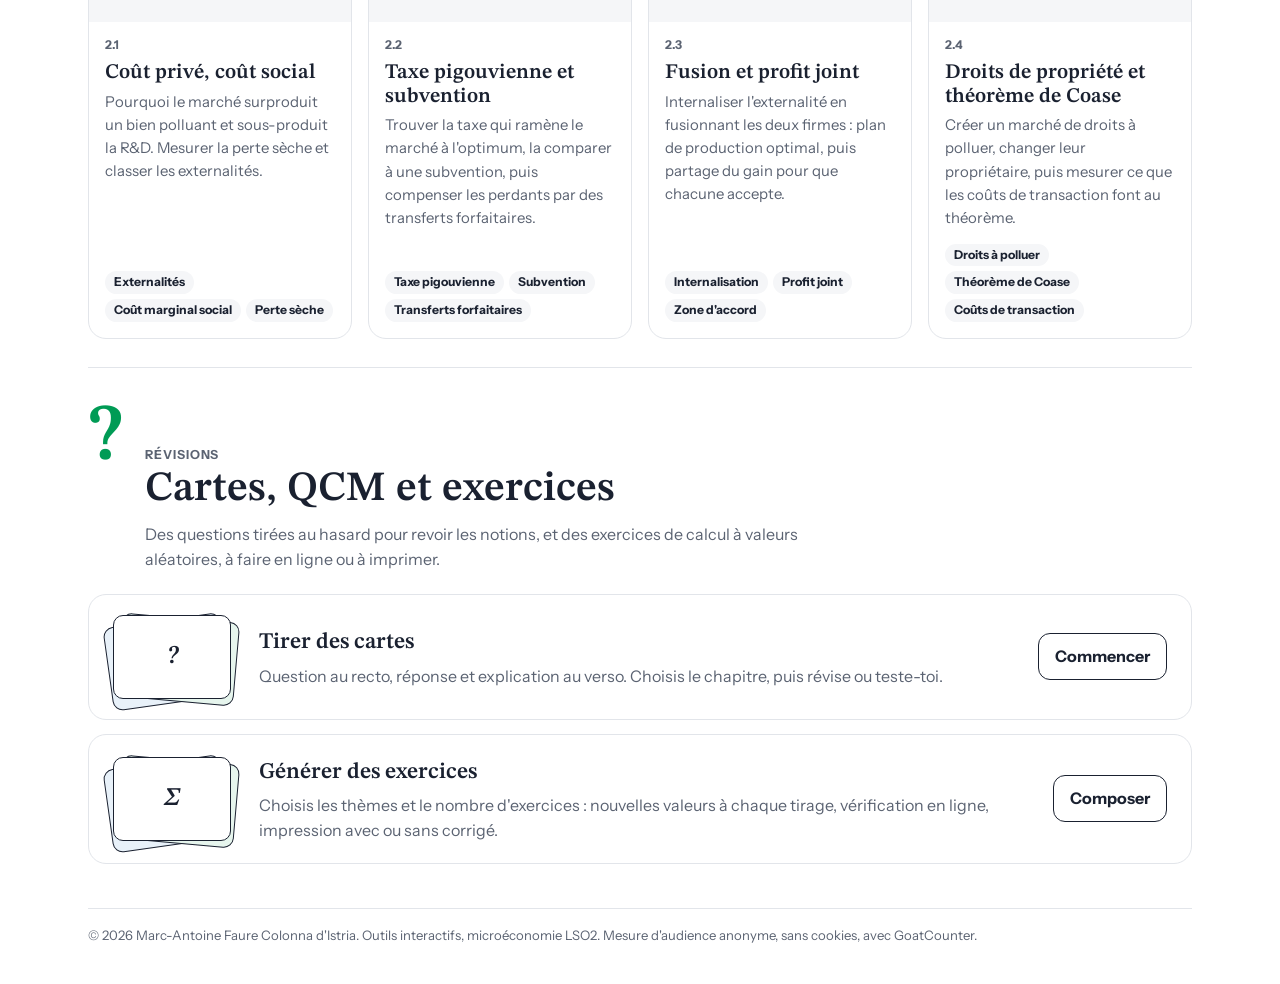
==== commit b3d0ac44: "Ajoute un générateur d'exercices et des exercices sur l'Edgeworth et Coase - exercices.js regroupe l" ====
--- a/index.html
+++ b/index.html
@@ -62,7 +62,7 @@
     <h1>Outils interactifs<span>Microéconomie LSO2</span></h1>
     <p>Des ateliers à manipuler pour accompagner le cours, classés par chapitre, avec des défis à relever et une fiche de cours. Pour réviser, tire des cartes ou lance un QCM.</p>
   </section>
-  <div class="toc"><a href="#ch1"><span class="n">1</span><span><b>Équilibres et optimalités</b><small>5 outils</small></span></a><a href="#ch2"><span class="n">2</span><span><b>Les effets externes</b><small>4 outils</small></span></a><a href="#reviser" class="rev"><span class="n">?</span><span><b>Réviser</b><small>Cartes et QCM</small></span></a></div>
+  <div class="toc"><a href="#ch1"><span class="n">1</span><span><b>Équilibres et optimalités</b><small>5 outils</small></span></a><a href="#ch2"><span class="n">2</span><span><b>Les effets externes</b><small>4 outils</small></span></a><a href="#reviser" class="rev"><span class="n">?</span><span><b>Réviser</b><small>Cartes, QCM et exercices</small></span></a></div>
   <section class="chap" id="ch1">
     <header><span class="num">1</span><span class="k">Chapitre 1</span><h2>Équilibres et optimalités</h2><p>Surplus, équilibre général, optimum de Pareto, fiscalité et premiers pas en théorie des jeux.</p></header>
     <ul class="tools"><li class="tool"><a href="surplus.html"><div class="ill" aria-hidden="true"><svg viewBox="0 0 170 118">
@@ -146,8 +146,9 @@
 </ul>
   </section>
   <section class="chap" id="reviser">
-    <header><span class="num" style="color:var(--forest)">?</span><span class="k">Révisions</span><h2>Cartes et QCM</h2><p>Des questions tirées au hasard sur les deux chapitres : retourne des cartes pour réviser, ou lance un QCM noté.</p></header>
+    <header><span class="num" style="color:var(--forest)">?</span><span class="k">Révisions</span><h2>Cartes, QCM et exercices</h2><p>Des questions tirées au hasard pour revoir les notions, et des exercices de calcul à valeurs aléatoires, à faire en ligne ou à imprimer.</p></header>
     <a class="rev-card" href="cartes.html"><span class="deck" aria-hidden="true"><i></i><i></i><i>?</i></span><span><h3>Tirer des cartes</h3><p>Question au recto, réponse et explication au verso. Choisis le chapitre, puis révise ou teste-toi.</p></span><span class="go">Commencer</span></a>
+    <a class="rev-card" href="exercices.html" style="margin-top:14px"><span class="deck" aria-hidden="true"><i></i><i></i><i>Σ</i></span><span><h3>Générer des exercices</h3><p>Choisis les thèmes et le nombre d'exercices : nouvelles valeurs à chaque tirage, vérification en ligne, impression avec ou sans corrigé.</p></span><span class="go">Composer</span></a>
   </section>
   <footer>© 2026 Marc-Antoine Faure Colonna d'Istria. Outils interactifs, microéconomie LSO2. Mesure d'audience anonyme, sans cookies, avec GoatCounter.</footer>
 </div>
--- a/style.css
+++ b/style.css
@@ -161,3 +161,20 @@
 .exo-sol ol{margin:0;padding-left:20px}.exo-sol li{margin:5px 0}
 @media (max-width:880px){.fiche-grid{grid-template-columns:1fr}}
 @media (max-width:560px){.exo-q li{grid-template-columns:24px minmax(0,1fr) 92px 18px;gap:7px}}
+
+/* Impression des feuilles d'exercices */
+.print-only{display:none}
+@media print{
+  @page{margin:16mm 14mm}
+  body{font-size:10.5pt;background:#fff}
+  .wrap{max-width:none;padding:0}
+  nav.site,nav.subnav,.pager,footer,.no-print,.exo-head button,.exo .row,.exo .fbk,.exo .exo-sol,.exo-q .mk{display:none!important}
+  .print-only{display:block!important}
+  header.top{border-bottom:1.5px solid #000;margin-bottom:14px;padding-bottom:8px}
+  .card{border:none!important;padding:0!important;box-shadow:none}
+  .exo{break-inside:avoid;margin-bottom:18px}
+  .exo-q li{background:none!important;padding:3px 0;grid-template-columns:22px minmax(0,1fr) 120px}
+  .exo-q input{border:none;border-bottom:1px solid #000;border-radius:0;background:none}
+  .corrige{break-before:page}
+  .corrige .exo-sol{display:block!important;border:none;padding:0;margin:0 0 14px}
+}
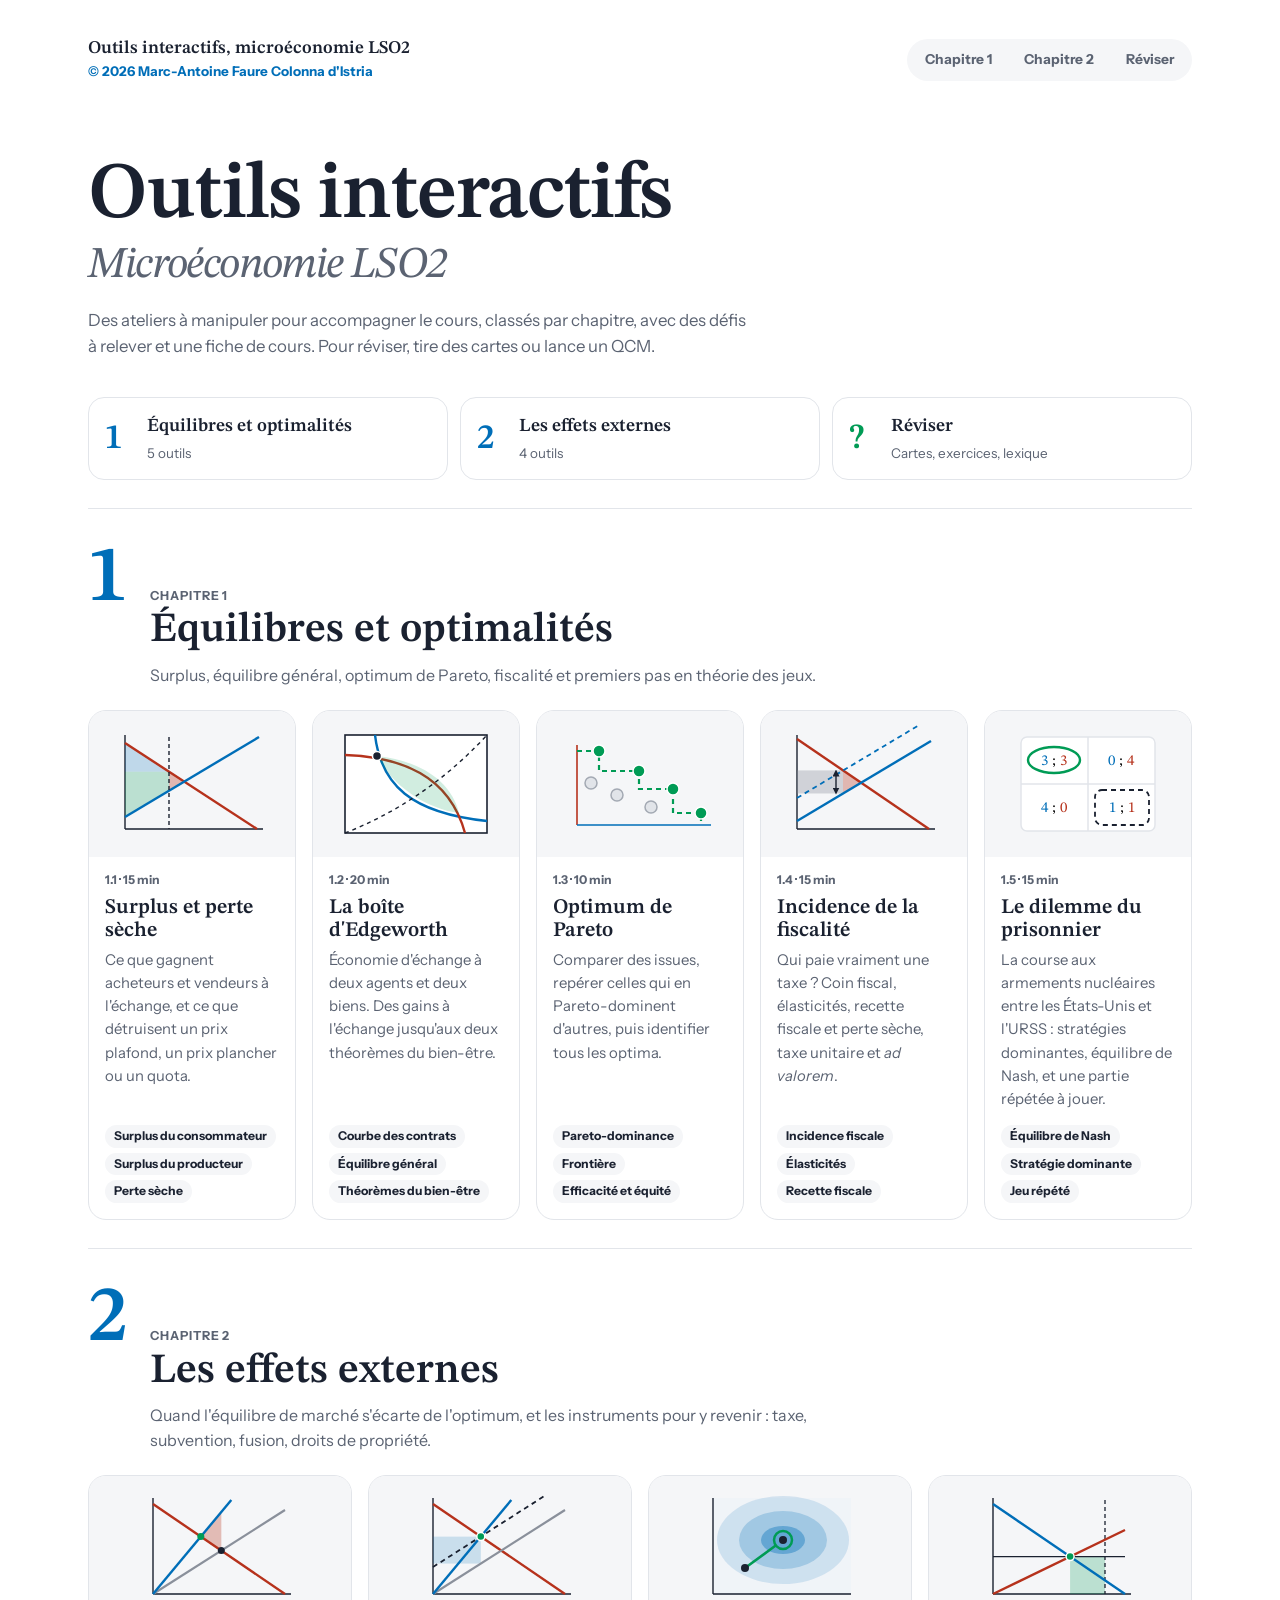
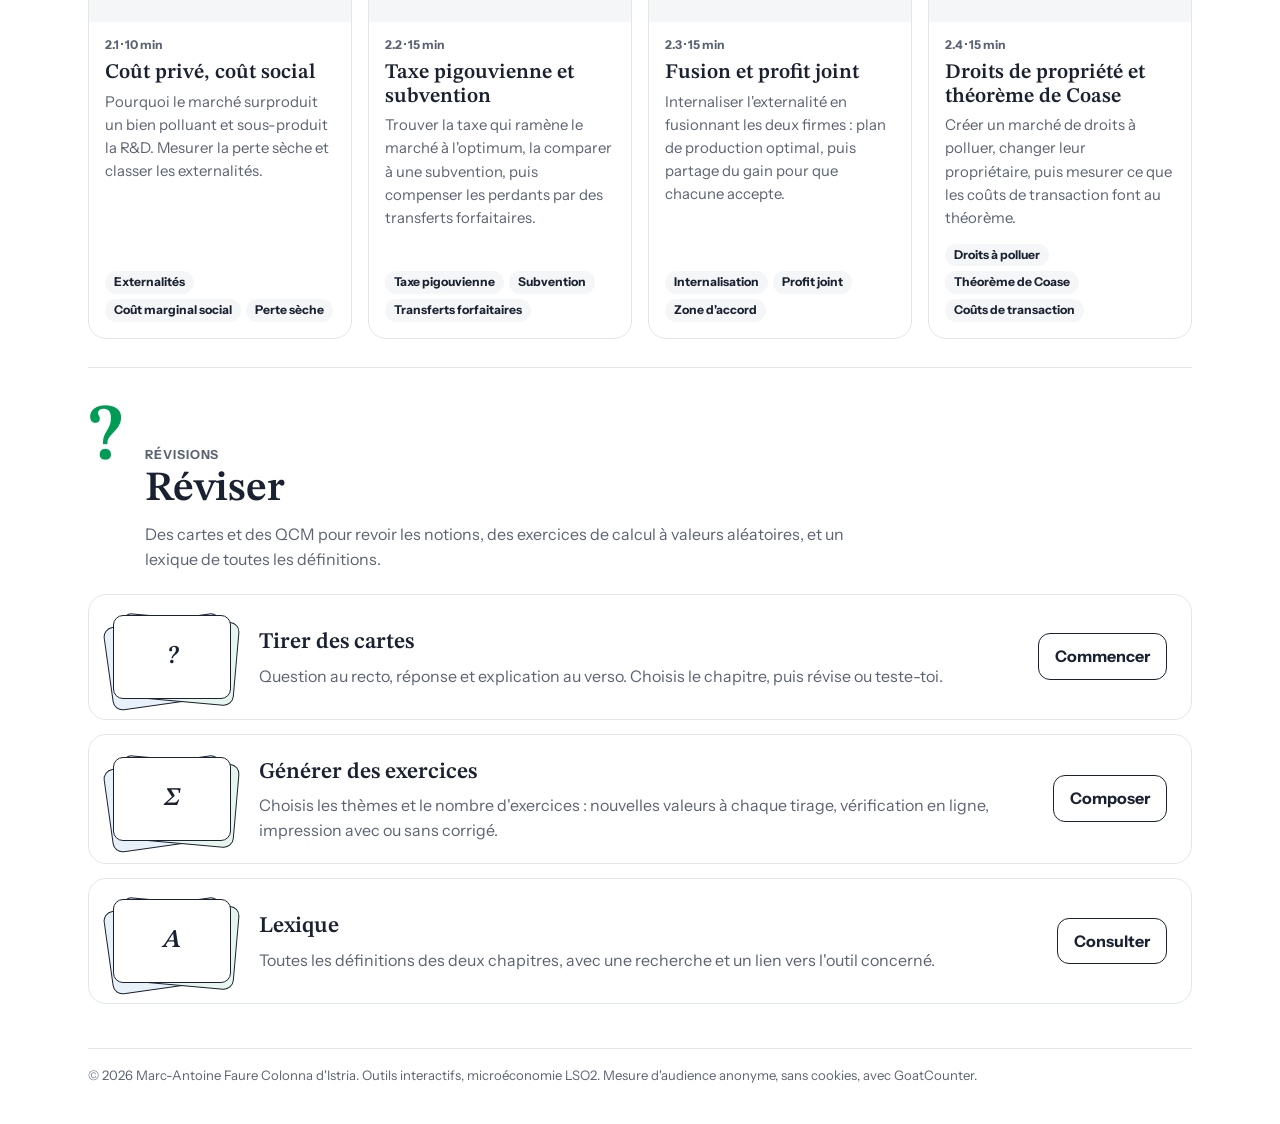
==== commit 23427277: "Lexique, graphiques et diagnostics dans les corrections, design allégé - durée et notion du cours da" ====
--- a/index.html
+++ b/index.html
@@ -62,7 +62,7 @@
     <h1>Outils interactifs<span>Microéconomie LSO2</span></h1>
     <p>Des ateliers à manipuler pour accompagner le cours, classés par chapitre, avec des défis à relever et une fiche de cours. Pour réviser, tire des cartes ou lance un QCM.</p>
   </section>
-  <div class="toc"><a href="#ch1"><span class="n">1</span><span><b>Équilibres et optimalités</b><small>5 outils</small></span></a><a href="#ch2"><span class="n">2</span><span><b>Les effets externes</b><small>4 outils</small></span></a><a href="#reviser" class="rev"><span class="n">?</span><span><b>Réviser</b><small>Cartes, QCM et exercices</small></span></a></div>
+  <div class="toc"><a href="#ch1"><span class="n">1</span><span><b>Équilibres et optimalités</b><small>5 outils</small></span></a><a href="#ch2"><span class="n">2</span><span><b>Les effets externes</b><small>4 outils</small></span></a><a href="#reviser" class="rev"><span class="n">?</span><span><b>Réviser</b><small>Cartes, exercices, lexique</small></span></a></div>
   <section class="chap" id="ch1">
     <header><span class="num">1</span><span class="k">Chapitre 1</span><h2>Équilibres et optimalités</h2><p>Surplus, équilibre général, optimum de Pareto, fiscalité et premiers pas en théorie des jeux.</p></header>
     <ul class="tools"><li class="tool"><a href="surplus.html"><div class="ill" aria-hidden="true"><svg viewBox="0 0 170 118">
@@ -146,9 +146,10 @@
 </ul>
   </section>
   <section class="chap" id="reviser">
-    <header><span class="num" style="color:var(--forest)">?</span><span class="k">Révisions</span><h2>Cartes, QCM et exercices</h2><p>Des questions tirées au hasard pour revoir les notions, et des exercices de calcul à valeurs aléatoires, à faire en ligne ou à imprimer.</p></header>
+    <header><span class="num" style="color:var(--forest)">?</span><span class="k">Révisions</span><h2>Réviser</h2><p>Des cartes et des QCM pour revoir les notions, des exercices de calcul à valeurs aléatoires, et un lexique de toutes les définitions.</p></header>
     <a class="rev-card" href="cartes.html"><span class="deck" aria-hidden="true"><i></i><i></i><i>?</i></span><span><h3>Tirer des cartes</h3><p>Question au recto, réponse et explication au verso. Choisis le chapitre, puis révise ou teste-toi.</p></span><span class="go">Commencer</span></a>
     <a class="rev-card" href="exercices.html" style="margin-top:14px"><span class="deck" aria-hidden="true"><i></i><i></i><i>Σ</i></span><span><h3>Générer des exercices</h3><p>Choisis les thèmes et le nombre d'exercices : nouvelles valeurs à chaque tirage, vérification en ligne, impression avec ou sans corrigé.</p></span><span class="go">Composer</span></a>
+    <a class="rev-card" href="lexique.html" style="margin-top:14px"><span class="deck" aria-hidden="true"><i></i><i></i><i>A</i></span><span><h3>Lexique</h3><p>Toutes les définitions des deux chapitres, avec une recherche et un lien vers l'outil concerné.</p></span><span class="go">Consulter</span></a>
   </section>
   <footer>© 2026 Marc-Antoine Faure Colonna d'Istria. Outils interactifs, microéconomie LSO2. Mesure d'audience anonyme, sans cookies, avec GoatCounter.</footer>
 </div>
--- a/style.css
+++ b/style.css
@@ -159,6 +159,9 @@
 .exo-sol{margin-top:14px;padding:14px 18px;border-radius:12px;border:1.5px solid var(--forest);background:#fff}
 .exo-sol h4{margin:0 0 6px;font-size:.9rem}
 .exo-sol ol{margin:0;padding-left:20px}.exo-sol li{margin:5px 0}
+.exo-q .dg{grid-column:2 / -1;font-size:.86rem;color:var(--brick);line-height:1.4}
+.exo-fig{margin:14px 0 0;max-width:620px}
+.exo-fig figcaption{font-size:.84rem;color:var(--muted);margin-top:4px}
 @media (max-width:880px){.fiche-grid{grid-template-columns:1fr}}
 @media (max-width:560px){.exo-q li{grid-template-columns:24px minmax(0,1fr) 92px 18px;gap:7px}}
 
@@ -178,3 +181,24 @@
   .corrige{break-before:page}
   .corrige .exo-sol{display:block!important;border:none;padding:0;margin:0 0 14px}
 }
+
+/* Formules dans les graphiques */
+svg.ch .tag.mt{font-family:var(--serif);font-style:italic;font-weight:600;font-size:15px}
+/* Notion du cours et durée, en tête des outils */
+.kicker{display:flex;flex-wrap:wrap;gap:2px 18px;margin:0 0 6px;font-size:.86rem;color:var(--muted)}
+.kicker span:last-child{color:var(--ink);font-weight:600}
+/* Allègement : en-tête compact, encadrés en filet plutôt qu'en boîte */
+body header.top{padding-bottom:14px;margin-bottom:18px;align-items:flex-end}
+body h1{font-size:clamp(1.9rem,3.6vw,2.6rem);margin:0 0 8px}
+body .lede{font-size:.97rem;max-width:70ch}
+body .fn{font-size:.98rem;padding:3px 11px}
+body .fiche{margin:0 0 22px;border-radius:12px}
+body .fiche>summary{padding:8px 14px;font-size:.94rem}
+body .fiche:not([open]){background:var(--soft);border-color:transparent}
+body .defi{background:none;border:0;border-left:3px solid var(--line);border-radius:0;padding:4px 0 4px 16px}
+body .defi.ok{background:none;border-left-color:var(--forest)}
+body .num{background:none;border-radius:0;padding:2px 0 2px 12px;border-left-width:3px}
+body .note,body .stat,body .mk .c,body .cmp .c,body .reveal,body .verdict,body .result{background:none;border-radius:0;border-left:3px solid var(--line);padding:4px 0 4px 14px}
+body .cmp .c.f,body .result.ok{border-left-color:var(--forest)}
+body .result.ko{border-left-color:var(--brick)}
+@media print{.exo-q .dg{display:none!important}.exo-fig{break-inside:avoid}}
